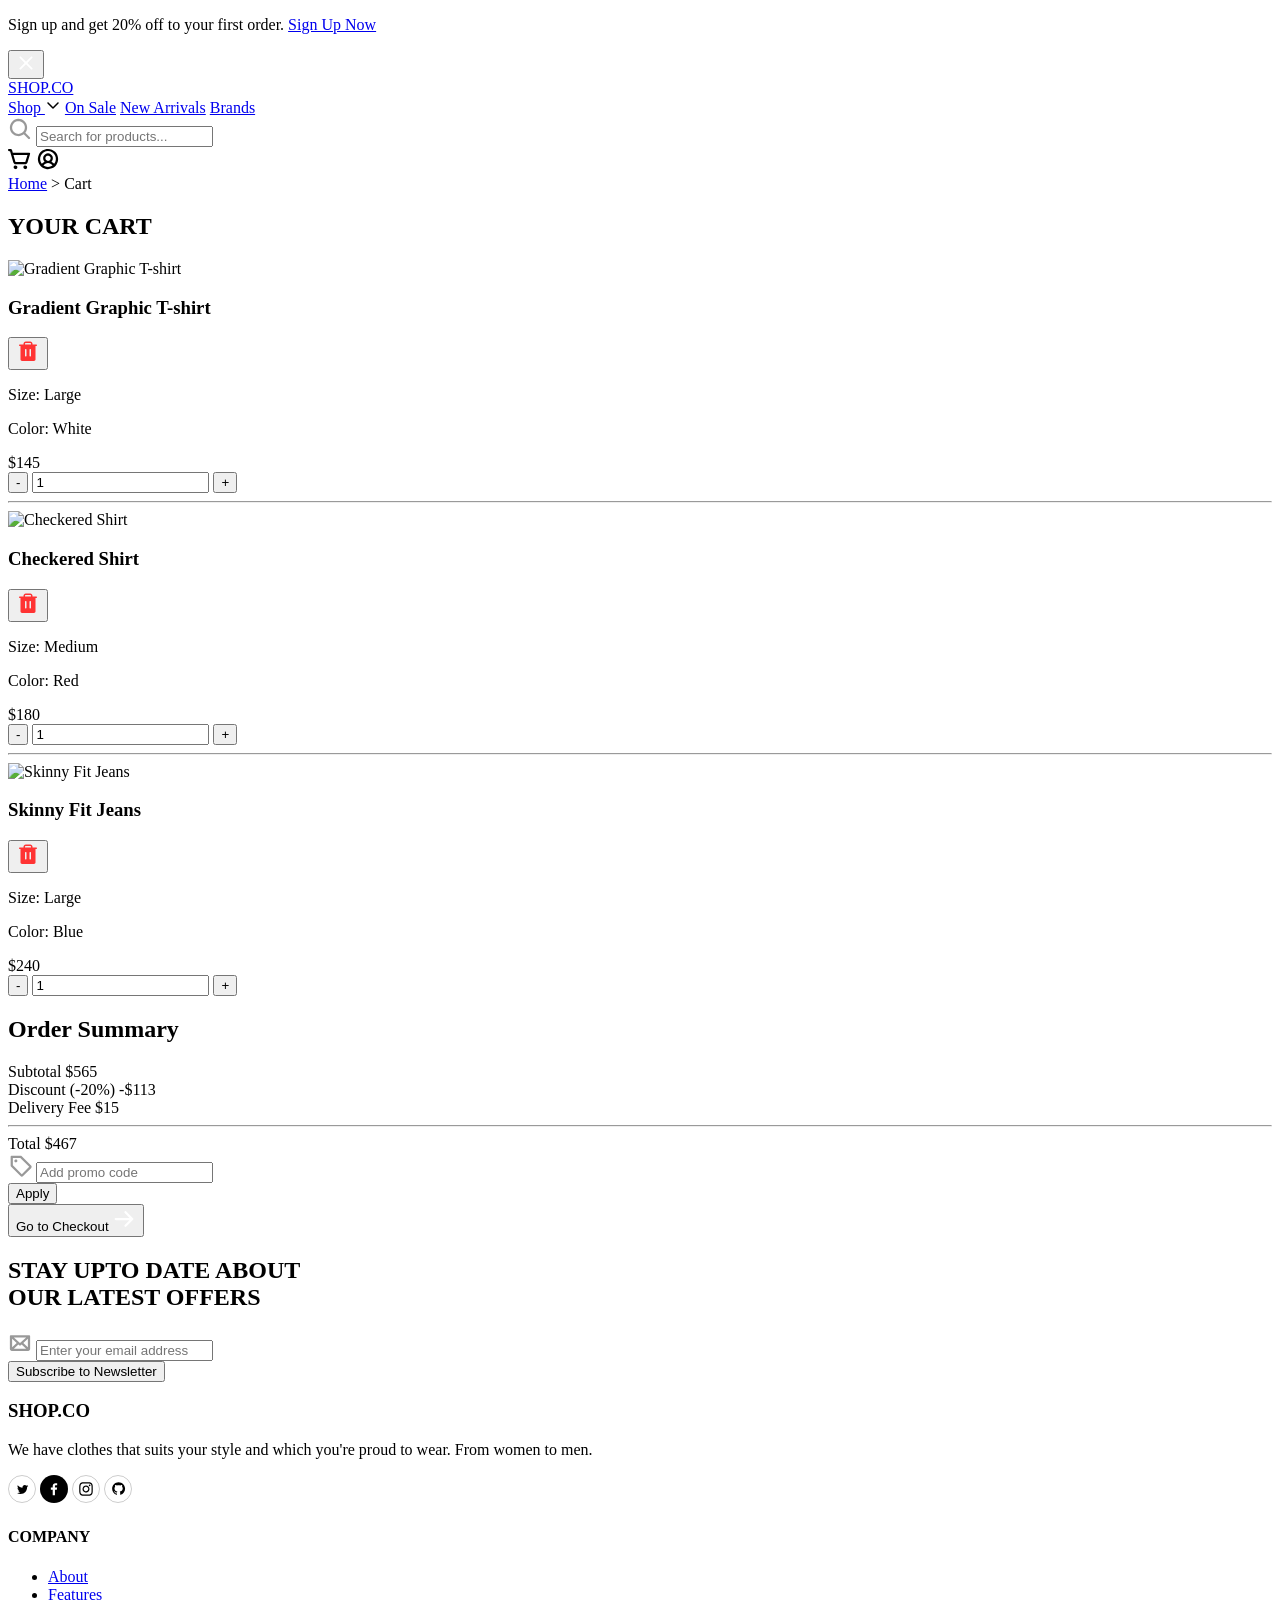
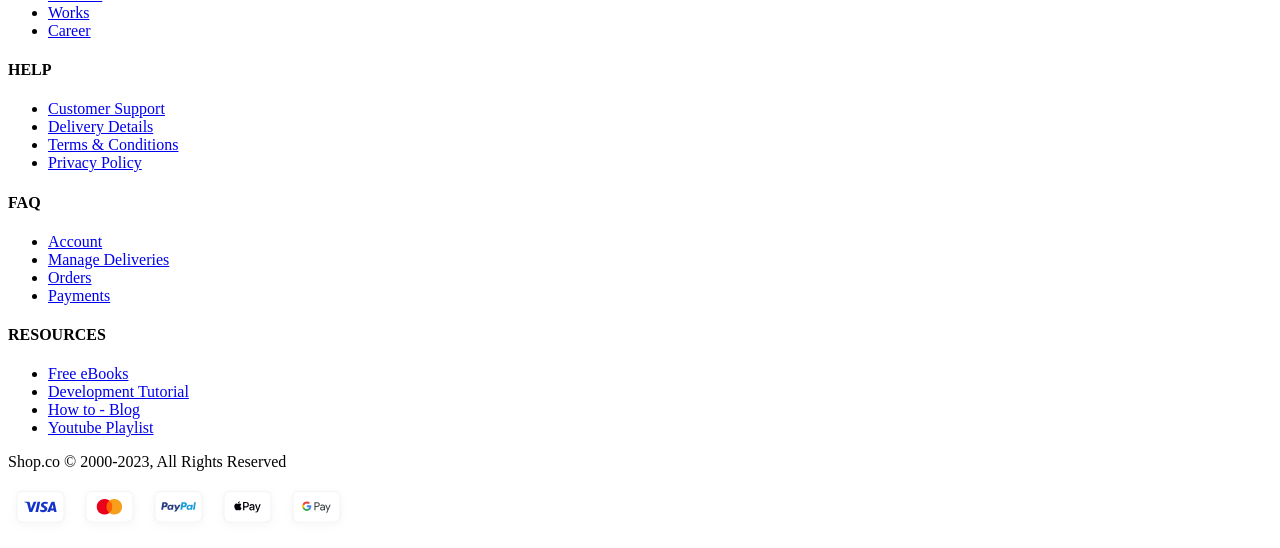
==== cart.html @ 9b8fdc82 "Initial commit: Complete HTML structure for Assignment 06" ====
<!DOCTYPE html>
<html lang="en">
<head>
    <meta charset="UTF-8">
    <meta name="viewport" content="width=device-width, initial-scale=1.0">
    <title>Cart - Shop.co</title>
    <link rel="stylesheet" href="css/main.css">
</head>
<body>
    
    <header class="header">
        <div class="top-banner">
            <div class="top-banner__content">
                <p class="top-banner__text">Sign up and get 20% off to your first order. <a href="#" class="top-banner__link">Sign Up Now</a></p>
            </div>
            <button class="top-banner__close" aria-label="Close banner">
                <img src="images/cross.svg" alt="Close" class="top-banner__icon">
            </button>
        </div>

        <div class="header__navbar">
            <a href="index.html" class="header__logo">SHOP.CO</a>

            <nav class="header__nav">
                <a href="#" class="header__nav-link">Shop <img src="images/dropdown-image.svg" alt="Dropdown" class="header__nav-icon"></a>
                <a href="#" class="header__nav-link">On Sale</a>
                <a href="#" class="header__nav-link">New Arrivals</a>
                <a href="#" class="header__nav-link">Brands</a>
            </nav>

            <div class="search-bar">
                <img src="images/search.svg" alt="Search" class="search-bar__icon">
                <input type="text" class="search-bar__input" placeholder="Search for products...">
            </div>

            <div class="header__actions">
                <a href="cart.html" class="header__action-btn" aria-label="Cart"><img src="images/cart.svg" alt="Cart"></a>
                <a href="profile.html" class="header__action-btn" aria-label="Profile"><img src="images/profile.svg" alt="Profile"></a>
            </div>
        </div>
    </header>

    <main class="main-content">
        <nav class="breadcrumb" aria-label="Breadcrumb">
            <a href="index.html" class="breadcrumb__link">Home</a> &gt; 
            <span class="breadcrumb__current" aria-current="page">Cart</span>
        </nav>

        <section class="cart">
            <div class="cart__container">
                <h1 class="cart__title">YOUR CART</h1>
                
                <div class="cart__layout">
                    <div class="cart__items-wrapper">
                        <div class="cart__items-list" id="cart-items-container">
                            
                            <article class="cart-item" data-id="1">
                                <div class="cart-item__image-container">
                                    <img src="images/tshirt-gradient.png" alt="Gradient Graphic T-shirt" class="cart-item__image">
                                </div>
                                <div class="cart-item__info">
                                    <div class="cart-item__header">
                                        <h3 class="cart-item__title">Gradient Graphic T-shirt</h3>
                                        <button class="cart-item__delete-btn" aria-label="Remove item">
                                            <img src="images/Delete-Dustbin.svg" alt="Delete" class="cart-item__delete-icon">
                                        </button>
                                    </div>
                                    <p class="cart-item__meta">Size: <span class="cart-item__meta-value">Large</span></p>
                                    <p class="cart-item__meta">Color: <span class="cart-item__meta-value">White</span></p>
                                    <div class="cart-item__footer">
                                        <span class="cart-item__price">$145</span>
                                        <div class="quantity quantity--small">
                                            <button class="quantity__btn quantity__btn--minus" aria-label="Decrease quantity">-</button>
                                            <input type="number" class="quantity__input" value="1" min="1" aria-label="Product quantity">
                                            <button class="quantity__btn quantity__btn--plus" aria-label="Increase quantity">+</button>
                                        </div>
                                    </div>
                                </div>
                            </article>

                            <hr class="cart__divider">

                            <article class="cart-item" data-id="2">
                                <div class="cart-item__image-container">
                                    <img src="images/checkered-shirt.png" alt="Checkered Shirt" class="cart-item__image">
                                </div>
                                <div class="cart-item__info">
                                    <div class="cart-item__header">
                                        <h3 class="cart-item__title">Checkered Shirt</h3>
                                        <button class="cart-item__delete-btn" aria-label="Remove item">
                                            <img src="images/Delete-Dustbin.svg" alt="Delete" class="cart-item__delete-icon">
                                        </button>
                                    </div>
                                    <p class="cart-item__meta">Size: <span class="cart-item__meta-value">Medium</span></p>
                                    <p class="cart-item__meta">Color: <span class="cart-item__meta-value">Red</span></p>
                                    <div class="cart-item__footer">
                                        <span class="cart-item__price">$180</span>
                                        <div class="quantity quantity--small">
                                            <button class="quantity__btn quantity__btn--minus" aria-label="Decrease quantity">-</button>
                                            <input type="number" class="quantity__input" value="1" min="1" aria-label="Product quantity">
                                            <button class="quantity__btn quantity__btn--plus" aria-label="Increase quantity">+</button>
                                        </div>
                                    </div>
                                </div>
                            </article>

                            <hr class="cart__divider">

                            <article class="cart-item" data-id="3">
                                <div class="cart-item__image-container">
                                    <img src="images/jeans.png" alt="Skinny Fit Jeans" class="cart-item__image">
                                </div>
                                <div class="cart-item__info">
                                    <div class="cart-item__header">
                                        <h3 class="cart-item__title">Skinny Fit Jeans</h3>
                                        <button class="cart-item__delete-btn" aria-label="Remove item">
                                            <img src="images/Delete-Dustbin.svg" alt="Delete" class="cart-item__delete-icon">
                                        </button>
                                    </div>
                                    <p class="cart-item__meta">Size: <span class="cart-item__meta-value">Large</span></p>
                                    <p class="cart-item__meta">Color: <span class="cart-item__meta-value">Blue</span></p>
                                    <div class="cart-item__footer">
                                        <span class="cart-item__price">$240</span>
                                        <div class="quantity quantity--small">
                                            <button class="quantity__btn quantity__btn--minus" aria-label="Decrease quantity">-</button>
                                            <input type="number" class="quantity__input" value="1" min="1" aria-label="Product quantity">
                                            <button class="quantity__btn quantity__btn--plus" aria-label="Increase quantity">+</button>
                                        </div>
                                    </div>
                                </div>
                            </article>

                        </div>

                        <div class="cart__empty-state" id="cart-empty-state" style="display: none;">
                            <p>Your cart is currently empty.</p>
                            <a href="index.html" class="cart__continue-btn">Continue Shopping</a>
                        </div>
                    </div>

                    <aside class="order-summary">
                        <h2 class="order-summary__title">Order Summary</h2>
                        
                        <div class="order-summary__row">
                            <span class="order-summary__label">Subtotal</span>
                            <span class="order-summary__value" id="summary-subtotal">$565</span>
                        </div>
                        
                        <div class="order-summary__row">
                            <span class="order-summary__label">Discount <span id="summary-discount-percent">(-20%)</span></span>
                            <span class="order-summary__value order-summary__value--danger" id="summary-discount">-$113</span>
                        </div>
                        
                        <div class="order-summary__row">
                            <span class="order-summary__label">Delivery Fee</span>
                            <span class="order-summary__value" id="summary-delivery">$15</span>
                        </div>
                        
                        <hr class="order-summary__divider">
                        
                        <div class="order-summary__row order-summary__row--total">
                            <span class="order-summary__label">Total</span>
                            <span class="order-summary__value" id="summary-total">$467</span>
                        </div>

                        <div class="promo-code">
                            <div class="promo-code__input-wrapper">
                                <img src="images/Promo.svg" alt="Promo Tag" class="promo-code__icon">
                                <input type="text" class="promo-code__input" id="promo-input" placeholder="Add promo code">
                            </div>
                            <button class="promo-code__btn" id="apply-promo-btn">Apply</button>
                        </div>
                        
                        <div class="promo-code__message" id="promo-message"></div>

                        <button class="checkout-btn" id="checkout-btn">
                            Go to Checkout <img src="images/arrow-right.svg" alt="Checkout" class="checkout-btn__icon">
                        </button>
                    </aside>
                </div>
            </div>
        </section>

    </main>

    <footer class="footer">
        <div class="newsletter">
            <div class="newsletter__content">
                <h2 class="newsletter__title">STAY UPTO DATE ABOUT<br>OUR LATEST OFFERS</h2>
                <form class="newsletter__form">
                    <div class="newsletter__input-group">
                        <img src="images/email-icon.svg" alt="Email Icon" class="newsletter__icon">
                        <input type="email" class="newsletter__input" placeholder="Enter your email address" required>
                    </div>
                    <button type="submit" class="newsletter__btn">Subscribe to Newsletter</button>
                </form>
            </div>
        </div>
        
        <div class="footer__main">
            <div class="footer__col footer__col--brand">
                <h3 class="footer__logo">SHOP.CO</h3>
                <p class="footer__desc">We have clothes that suits your style and which you're proud to wear. From women to men.</p>
                <div class="social-links">
                    <a href="#" class="social-links__item"><img src="images/twitter.svg" alt="Twitter"></a>
                    <a href="#" class="social-links__item"><img src="images/facebook.svg" alt="Facebook"></a>
                    <a href="#" class="social-links__item"><img src="images/instagram.svg" alt="Instagram"></a>
                    <a href="#" class="social-links__item"><img src="images/github.svg" alt="Github"></a>
                </div>
            </div>

            <div class="footer__col">
                <h4 class="footer__heading">COMPANY</h4>
                <ul class="footer__list">
                    <li class="footer__list-item"><a href="#" class="footer__link">About</a></li>
                    <li class="footer__list-item"><a href="#" class="footer__link">Features</a></li>
                    <li class="footer__list-item"><a href="#" class="footer__link">Works</a></li>
                    <li class="footer__list-item"><a href="#" class="footer__link">Career</a></li>
                </ul>
            </div>

            <div class="footer__col">
                <h4 class="footer__heading">HELP</h4>
                <ul class="footer__list">
                    <li class="footer__list-item"><a href="#" class="footer__link">Customer Support</a></li>
                    <li class="footer__list-item"><a href="#" class="footer__link">Delivery Details</a></li>
                    <li class="footer__list-item"><a href="#" class="footer__link">Terms & Conditions</a></li>
                    <li class="footer__list-item"><a href="#" class="footer__link">Privacy Policy</a></li>
                </ul>
            </div>

            <div class="footer__col">
                <h4 class="footer__heading">FAQ</h4>
                <ul class="footer__list">
                    <li class="footer__list-item"><a href="#" class="footer__link">Account</a></li>
                    <li class="footer__list-item"><a href="#" class="footer__link">Manage Deliveries</a></li>
                    <li class="footer__list-item"><a href="#" class="footer__link">Orders</a></li>
                    <li class="footer__list-item"><a href="#" class="footer__link">Payments</a></li>
                </ul>
            </div>

            <div class="footer__col">
                <h4 class="footer__heading">RESOURCES</h4>
                <ul class="footer__list">
                    <li class="footer__list-item"><a href="#" class="footer__link">Free eBooks</a></li>
                    <li class="footer__list-item"><a href="#" class="footer__link">Development Tutorial</a></li>
                    <li class="footer__list-item"><a href="#" class="footer__link">How to - Blog</a></li>
                    <li class="footer__list-item"><a href="#" class="footer__link">Youtube Playlist</a></li>
                </ul>
            </div>
        </div>
        
        <div class="footer__bottom">
            <p class="footer__copyright">Shop.co © 2000-2023, All Rights Reserved</p>
            <div class="payment-methods">
                <img src="images/Visa.svg" alt="Visa" class="payment-methods__icon">
                <img src="images/mastercard.svg" alt="Mastercard" class="payment-methods__icon">
                <img src="images/PayPal.svg" alt="Paypal" class="payment-methods__icon">
                <img src="images/ApplePay.svg" alt="Apple Pay" class="payment-methods__icon">
                <img src="images/GPay.svg" alt="Google Pay" class="payment-methods__icon">
            </div>
        </div>
    </footer>

    <script src="js/auth.js"></script>
    <script src="js/cart.js"></script>
    <script src="js/main.js"></script>
</body>
</html>
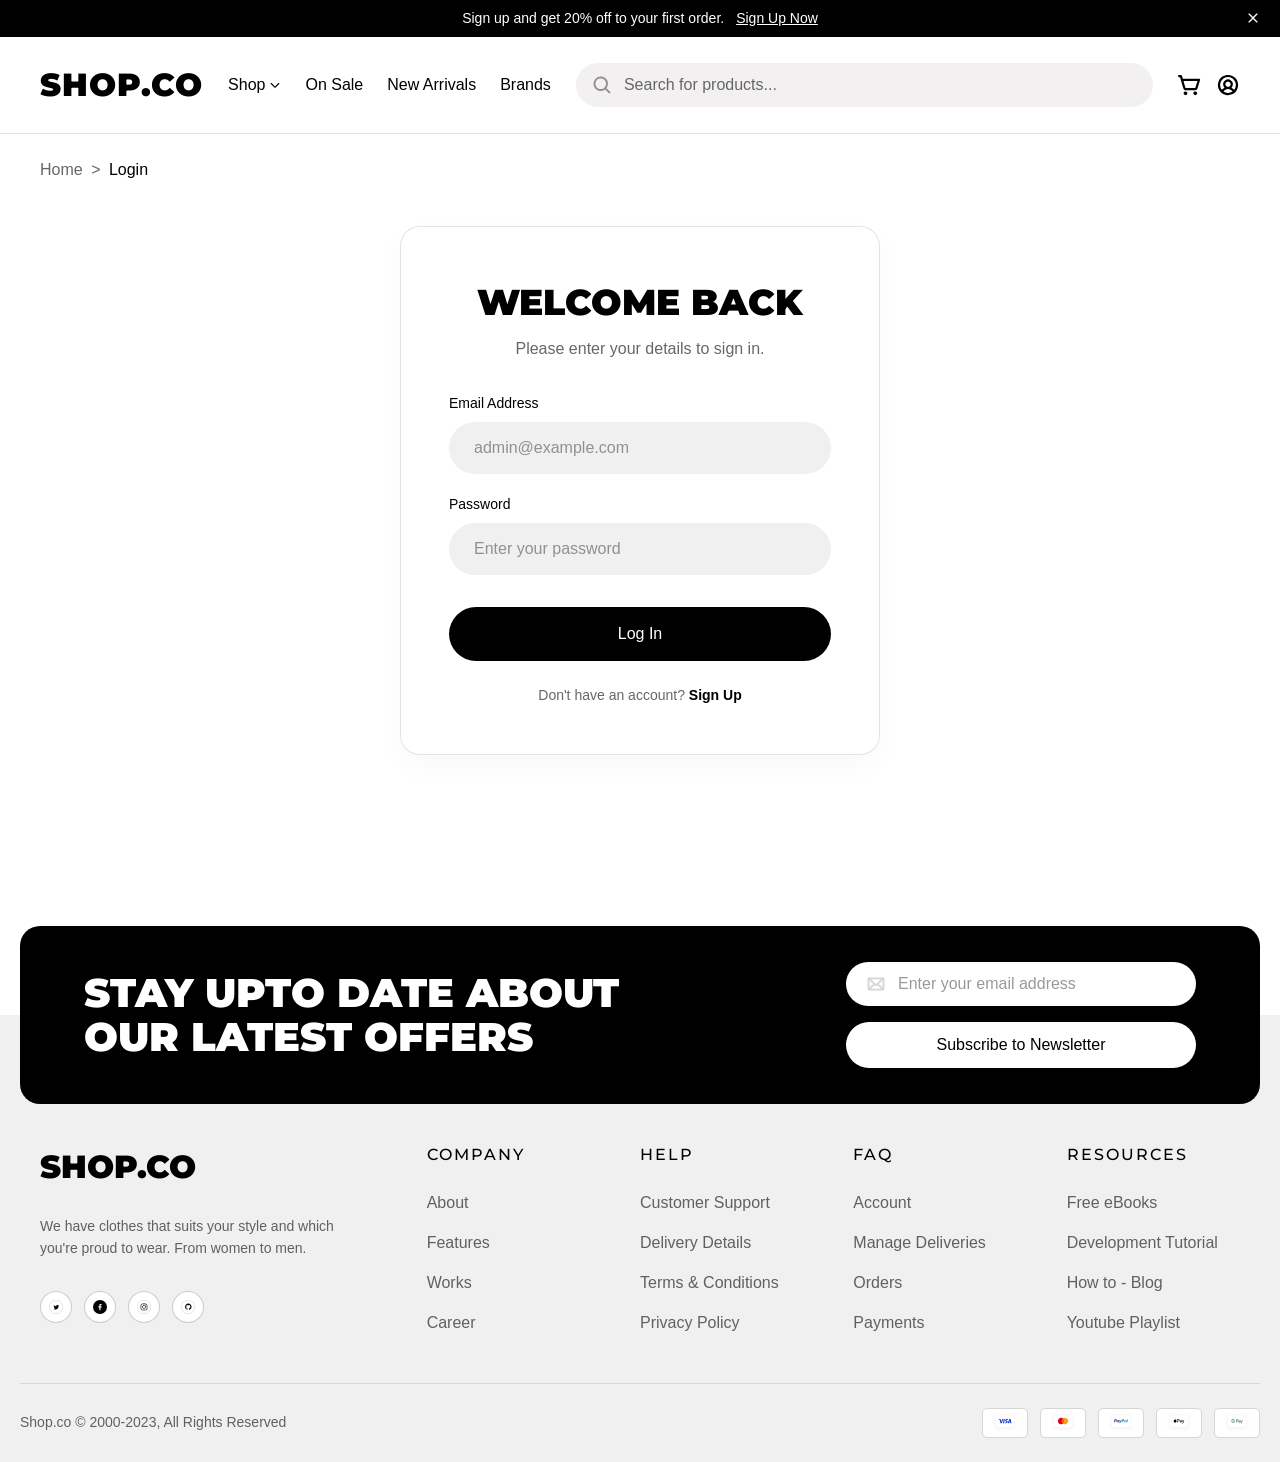
==== commit a0278656: "scss and responsive scss" ====
--- a/cart.html
+++ b/cart.html
@@ -9,36 +9,43 @@
 <body>
     
     <header class="header">
-        <div class="top-banner">
-            <div class="top-banner__content">
-                <p class="top-banner__text">Sign up and get 20% off to your first order. <a href="#" class="top-banner__link">Sign Up Now</a></p>
-            </div>
-            <button class="top-banner__close" aria-label="Close banner">
-                <img src="images/cross.svg" alt="Close" class="top-banner__icon">
+    <div class="top-banner">
+        <div class="top-banner__content">
+            <p class="top-banner__text">Sign up and get 20% off to your first order. <a href="#" class="top-banner__link">Sign Up Now</a></p>
+        </div>
+        <button class="top-banner__close" aria-label="Close banner">
+            <img src="images/cross.svg" alt="Close" class="top-banner__icon">
+        </button>
+    </div>
+
+    <div class="header__navbar">
+        <button class="header__hamburger" id="hamburger-btn" aria-label="Open navigation menu">
+            <img src="images/Hamurger.svg" alt="Menu">
+        </button>
+
+        <a href="index.html" class="header__logo">SHOP.CO</a>
+
+        <nav class="header__nav" id="header-nav">
+            <a href="#" class="header__nav-link">Shop <img src="images/dropdown-image.svg" alt="Dropdown" class="header__nav-icon"></a>
+            <a href="#" class="header__nav-link">On Sale</a>
+            <a href="#" class="header__nav-link">New Arrivals</a>
+            <a href="#" class="header__nav-link">Brands</a>
+        </nav>
+
+        <div class="search-bar">
+            <img src="images/search.svg" alt="Search" class="search-bar__icon">
+            <input type="text" class="search-bar__input" placeholder="Search for products...">
+        </div>
+
+        <div class="header__actions">
+            <button class="header__action-btn header__action-btn--search-mobile" aria-label="Search">
+                <img src="images/search.svg" alt="Search">
             </button>
-        </div>
-
-        <div class="header__navbar">
-            <a href="index.html" class="header__logo">SHOP.CO</a>
-
-            <nav class="header__nav">
-                <a href="#" class="header__nav-link">Shop <img src="images/dropdown-image.svg" alt="Dropdown" class="header__nav-icon"></a>
-                <a href="#" class="header__nav-link">On Sale</a>
-                <a href="#" class="header__nav-link">New Arrivals</a>
-                <a href="#" class="header__nav-link">Brands</a>
-            </nav>
-
-            <div class="search-bar">
-                <img src="images/search.svg" alt="Search" class="search-bar__icon">
-                <input type="text" class="search-bar__input" placeholder="Search for products...">
-            </div>
-
-            <div class="header__actions">
-                <a href="cart.html" class="header__action-btn" aria-label="Cart"><img src="images/cart.svg" alt="Cart"></a>
-                <a href="profile.html" class="header__action-btn" aria-label="Profile"><img src="images/profile.svg" alt="Profile"></a>
-            </div>
-        </div>
-    </header>
+            <a href="cart.html" class="header__action-btn" aria-label="Cart"><img src="images/cart.svg" alt="Cart"></a>
+            <a href="login.html" class="header__action-btn" aria-label="Profile"><img src="images/profile.svg" alt="Profile"></a>
+        </div>
+    </div>
+</header>
 
     <main class="main-content">
         <nav class="breadcrumb" aria-label="Breadcrumb">
@@ -185,18 +192,16 @@
 
     <footer class="footer">
         <div class="newsletter">
-            <div class="newsletter__content">
-                <h2 class="newsletter__title">STAY UPTO DATE ABOUT<br>OUR LATEST OFFERS</h2>
-                <form class="newsletter__form">
-                    <div class="newsletter__input-group">
-                        <img src="images/email-icon.svg" alt="Email Icon" class="newsletter__icon">
-                        <input type="email" class="newsletter__input" placeholder="Enter your email address" required>
-                    </div>
-                    <button type="submit" class="newsletter__btn">Subscribe to Newsletter</button>
-                </form>
-            </div>
-        </div>
-        
+            <h2 class="newsletter__title">STAY UPTO DATE ABOUT OUR LATEST OFFERS</h2>
+            <div class="newsletter__form">
+                <div class="newsletter__input-group">
+                    <img src="images/email-icon.svg" alt="Email Icon" class="newsletter__icon">
+                    <input type="email" class="newsletter__input" placeholder="Enter your email address">
+                </div>
+                <button class="newsletter__btn">Subscribe to Newsletter</button>
+            </div>
+        </div>
+
         <div class="footer__main">
             <div class="footer__col footer__col--brand">
                 <h3 class="footer__logo">SHOP.CO</h3>
@@ -212,44 +217,44 @@
             <div class="footer__col">
                 <h4 class="footer__heading">COMPANY</h4>
                 <ul class="footer__list">
-                    <li class="footer__list-item"><a href="#" class="footer__link">About</a></li>
-                    <li class="footer__list-item"><a href="#" class="footer__link">Features</a></li>
-                    <li class="footer__list-item"><a href="#" class="footer__link">Works</a></li>
-                    <li class="footer__list-item"><a href="#" class="footer__link">Career</a></li>
+                    <li><a href="#" class="footer__link">About</a></li>
+                    <li><a href="#" class="footer__link">Features</a></li>
+                    <li><a href="#" class="footer__link">Works</a></li>
+                    <li><a href="#" class="footer__link">Career</a></li>
                 </ul>
             </div>
 
             <div class="footer__col">
                 <h4 class="footer__heading">HELP</h4>
                 <ul class="footer__list">
-                    <li class="footer__list-item"><a href="#" class="footer__link">Customer Support</a></li>
-                    <li class="footer__list-item"><a href="#" class="footer__link">Delivery Details</a></li>
-                    <li class="footer__list-item"><a href="#" class="footer__link">Terms & Conditions</a></li>
-                    <li class="footer__list-item"><a href="#" class="footer__link">Privacy Policy</a></li>
+                    <li><a href="#" class="footer__link">Customer Support</a></li>
+                    <li><a href="#" class="footer__link">Delivery Details</a></li>
+                    <li><a href="#" class="footer__link">Terms & Conditions</a></li>
+                    <li><a href="#" class="footer__link">Privacy Policy</a></li>
                 </ul>
             </div>
 
             <div class="footer__col">
                 <h4 class="footer__heading">FAQ</h4>
                 <ul class="footer__list">
-                    <li class="footer__list-item"><a href="#" class="footer__link">Account</a></li>
-                    <li class="footer__list-item"><a href="#" class="footer__link">Manage Deliveries</a></li>
-                    <li class="footer__list-item"><a href="#" class="footer__link">Orders</a></li>
-                    <li class="footer__list-item"><a href="#" class="footer__link">Payments</a></li>
+                    <li><a href="#" class="footer__link">Account</a></li>
+                    <li><a href="#" class="footer__link">Manage Deliveries</a></li>
+                    <li><a href="#" class="footer__link">Orders</a></li>
+                    <li><a href="#" class="footer__link">Payments</a></li>
                 </ul>
             </div>
 
             <div class="footer__col">
                 <h4 class="footer__heading">RESOURCES</h4>
                 <ul class="footer__list">
-                    <li class="footer__list-item"><a href="#" class="footer__link">Free eBooks</a></li>
-                    <li class="footer__list-item"><a href="#" class="footer__link">Development Tutorial</a></li>
-                    <li class="footer__list-item"><a href="#" class="footer__link">How to - Blog</a></li>
-                    <li class="footer__list-item"><a href="#" class="footer__link">Youtube Playlist</a></li>
-                </ul>
-            </div>
-        </div>
-        
+                    <li><a href="#" class="footer__link">Free eBooks</a></li>
+                    <li><a href="#" class="footer__link">Development Tutorial</a></li>
+                    <li><a href="#" class="footer__link">How to - Blog</a></li>
+                    <li><a href="#" class="footer__link">Youtube Playlist</a></li>
+                </ul>
+            </div>
+        </div>
+
         <div class="footer__bottom">
             <p class="footer__copyright">Shop.co © 2000-2023, All Rights Reserved</p>
             <div class="payment-methods">
--- a/css/main.css
+++ b/css/main.css
@@ -0,0 +1,2493 @@
+@charset "UTF-8";
+@import url("https://api.fontshare.com/v2/css?f[]=satoshi@900,700,500,400,300&display=swap");
+@import url("https://fonts.googleapis.com/css2?family=Montserrat:wght@700;900&display=swap");
+*,
+*::before,
+*::after {
+  margin: 0;
+  padding: 0;
+  box-sizing: border-box;
+}
+
+html {
+  scroll-behavior: smooth;
+}
+
+ul, ol {
+  list-style: none;
+}
+
+a {
+  text-decoration: none;
+  color: inherit;
+}
+
+body {
+  font-family: "Satoshi", sans-serif;
+  font-weight: 400;
+}
+
+h1, h2, h3, h4, h5, h6, .header__logo {
+  font-family: "Montserrat", sans-serif;
+  text-transform: uppercase;
+  font-weight: 900;
+}
+
+body {
+  font-family: "Satoshi", sans-serif;
+  color: #000000;
+  background-color: #ffffff;
+  line-height: 1.5;
+  -webkit-font-smoothing: antialiased;
+}
+
+img {
+  max-width: 100%;
+  display: block;
+  height: auto;
+}
+
+button, input, select, textarea {
+  font-family: inherit;
+  border: none;
+  outline: none;
+}
+
+button {
+  cursor: pointer;
+  background: transparent;
+}
+
+.cart__container,
+.header__navbar,
+.footer__main,
+.footer__bottom {
+  max-width: 77.5rem;
+  margin: 0 auto;
+  padding-left: 1.25rem;
+  padding-right: 1.25rem;
+}
+
+.header {
+  width: 100%;
+  background-color: #ffffff;
+  border-bottom: 1px solid #e0e0e0;
+  position: relative;
+  top: 0;
+  z-index: 1000;
+}
+
+.top-banner {
+  background-color: #000000;
+  color: #ffffff;
+  padding: 0.625rem 1rem;
+  position: relative;
+  display: flex;
+  justify-content: center;
+  align-items: center;
+}
+.top-banner__content {
+  text-align: center;
+  font-size: 0.875rem;
+  color: #FFFFFF;
+}
+.top-banner__content a,
+.top-banner__content a.top-banner__link {
+  color: #FFFFFF !important;
+  text-decoration: underline !important;
+  text-decoration-line: underline !important;
+  text-decoration-color: #FFFFFF !important;
+  -webkit-text-decoration: underline !important;
+  font-weight: 500;
+  margin-left: 0.25rem;
+}
+.top-banner__content a:hover,
+.top-banner__content a.top-banner__link:hover {
+  opacity: 0.8;
+}
+.top-banner__link {
+  color: #FFFFFF !important;
+  text-decoration: underline !important;
+  text-decoration-line: underline !important;
+  text-decoration-color: #FFFFFF !important;
+  -webkit-text-decoration: underline !important;
+  font-weight: 500;
+  margin-left: 0.25rem;
+}
+.top-banner__link:hover {
+  opacity: 0.8;
+}
+.top-banner__close {
+  position: absolute;
+  right: 1.25rem;
+  background: transparent;
+  cursor: pointer;
+  border: none;
+  display: flex;
+  align-items: center;
+  justify-content: center;
+}
+.top-banner__icon {
+  width: 0.875rem;
+  height: 0.875rem;
+}
+
+.header__navbar {
+  max-width: 77.5rem;
+  margin: 0 auto;
+  padding: 0 1.25rem;
+  display: flex;
+  align-items: center;
+  justify-content: space-between;
+  height: 6rem;
+  gap: 1.25rem;
+}
+
+.header__hamburger {
+  display: none;
+  background: transparent;
+  border: none;
+  cursor: pointer;
+  padding: 0;
+  width: 1.5rem;
+  height: 1.5rem;
+}
+.header__hamburger img {
+  width: 100%;
+  height: 100%;
+  display: block;
+}
+
+.header__logo {
+  font-size: 2rem;
+  font-weight: 900;
+  letter-spacing: 0.0625rem;
+  color: #000000;
+  text-decoration: none;
+  white-space: nowrap;
+}
+
+.header__nav {
+  display: flex;
+  gap: 1.5rem;
+  align-items: center;
+}
+
+.header__nav-link {
+  font-size: 1rem;
+  color: #000000;
+  display: flex;
+  align-items: center;
+  gap: 0.25rem;
+  text-decoration: none;
+}
+.header__nav-link:hover {
+  opacity: 0.7;
+}
+
+.header__nav-icon {
+  width: 0.75rem;
+  height: 0.75rem;
+}
+
+.search-bar {
+  flex: 0 1 36.0625rem;
+  background-color: #f2f0f1;
+  border-radius: 62px;
+  display: flex;
+  align-items: center;
+  padding: 0.75rem 1rem;
+  gap: 0.75rem;
+}
+.search-bar__icon {
+  width: 1.25rem;
+  height: 1.25rem;
+}
+.search-bar__input {
+  width: 100%;
+  background: transparent;
+  border: none;
+  outline: none;
+  font-size: 1rem;
+  color: #000000;
+}
+.search-bar__input::-moz-placeholder {
+  color: #666666;
+}
+.search-bar__input::placeholder {
+  color: #666666;
+}
+
+.header__actions {
+  display: flex;
+  gap: 0.875rem;
+  align-items: center;
+}
+
+.header__action-btn {
+  width: 1.5rem;
+  height: 1.5rem;
+  display: flex;
+  align-items: center;
+  justify-content: center;
+  text-decoration: none;
+}
+.header__action-btn img {
+  width: 100%;
+  height: 100%;
+  display: block;
+}
+.header__action-btn--search-mobile {
+  display: none;
+}
+
+@media (max-width: 1024px) {
+  .header__navbar {
+    height: 5rem;
+    gap: 1rem;
+  }
+  .search-bar {
+    flex: 0 1 18.75rem;
+  }
+  .header__nav {
+    gap: 1rem;
+  }
+}
+@media (max-width: 768px) {
+  .top-banner {
+    padding: 0.5rem 1rem;
+    font-size: 0.75rem;
+  }
+  .top-banner__content {
+    font-size: 0.75rem;
+  }
+  .top-banner__content a,
+  .top-banner__content a.top-banner__link {
+    color: #FFFFFF !important;
+    text-decoration: underline !important;
+    text-decoration-line: underline !important;
+    text-decoration-color: #FFFFFF !important;
+    -webkit-text-decoration: underline !important;
+  }
+  .top-banner__link {
+    color: #FFFFFF !important;
+    text-decoration: underline !important;
+    text-decoration-line: underline !important;
+    text-decoration-color: #FFFFFF !important;
+    -webkit-text-decoration: underline !important;
+  }
+  .top-banner__close {
+    display: none;
+  }
+  .header__navbar {
+    height: 4.375rem;
+    padding: 0 1rem;
+  }
+  .header__hamburger {
+    display: flex;
+  }
+  .header__logo {
+    font-size: 1.5rem;
+  }
+  .search-bar {
+    display: none;
+  }
+  .header__action-btn--search-mobile {
+    display: flex;
+  }
+  .header__actions {
+    gap: 0.75rem;
+  }
+  .header__nav {
+    display: none;
+    position: absolute;
+    top: 100%;
+    left: 0;
+    width: 100%;
+    background-color: #ffffff;
+    flex-direction: column;
+    align-items: flex-start;
+    padding: 1.5rem 1.25rem;
+    gap: 1.25rem;
+    box-shadow: 0 0.625rem 1.25rem rgba(0, 0, 0, 0.08);
+    border-top: 1px solid #e0e0e0;
+    box-sizing: border-box;
+  }
+  .header__nav.is-active {
+    display: flex;
+  }
+  .header__nav-link {
+    font-size: 1.125rem;
+    font-weight: 500;
+    width: 100%;
+  }
+}
+.footer {
+  background-color: #F0F0F0;
+  margin-top: 8.75rem;
+  padding: 0 1.25rem;
+  position: relative;
+}
+.footer .newsletter, .footer__main, .footer__bottom {
+  max-width: 77.5rem;
+  margin-left: auto;
+  margin-right: auto;
+}
+.footer .newsletter {
+  background-color: #000000;
+  border-radius: 1.25rem;
+  padding: 2.25rem 4rem;
+  display: flex;
+  justify-content: space-between;
+  align-items: center;
+  transform: translateY(-50%);
+  margin-bottom: -4.375rem;
+}
+.footer .newsletter__title {
+  color: #FFFFFF;
+  font-size: 2.5rem;
+  font-weight: 900;
+  text-transform: uppercase;
+  max-width: 34.375rem;
+  line-height: 1.1;
+  margin: 0;
+}
+.footer .newsletter__form {
+  display: flex;
+  flex-direction: column;
+  gap: 1rem;
+  width: 100%;
+  max-width: 21.875rem;
+}
+.footer .newsletter__input-group {
+  background-color: #FFFFFF;
+  border-radius: 3.875rem;
+  display: flex;
+  align-items: center;
+  padding: 0.75rem 1.25rem;
+  gap: 0.75rem;
+}
+.footer .newsletter__icon {
+  width: 1.25rem;
+  height: 1.25rem;
+  opacity: 0.4;
+}
+.footer .newsletter__input {
+  border: none;
+  outline: none;
+  background: transparent;
+  width: 100%;
+  font-size: 1rem;
+}
+.footer .newsletter__input::-moz-placeholder {
+  color: rgba(0, 0, 0, 0.4);
+}
+.footer .newsletter__input::placeholder {
+  color: rgba(0, 0, 0, 0.4);
+}
+.footer .newsletter__btn {
+  background-color: #FFFFFF;
+  color: #000000;
+  border: none;
+  border-radius: 3.875rem;
+  padding: 0.875rem 1.25rem;
+  font-size: 1rem;
+  font-weight: 500;
+  cursor: pointer;
+  transition: background-color 0.2s;
+}
+.footer .newsletter__btn:hover {
+  background-color: #E0E0E0;
+}
+.footer__main {
+  display: grid;
+  grid-template-columns: 2fr 1fr 1fr 1fr 1fr;
+  gap: 2.5rem;
+  padding-top: 1.25rem;
+  padding-bottom: 3rem;
+}
+.footer__col {
+  display: flex;
+  flex-direction: column;
+}
+.footer__col--brand {
+  padding-right: 2.5rem;
+}
+.footer__logo {
+  font-size: 2rem;
+  font-weight: 900;
+  margin-bottom: 1.5rem;
+  color: #000000;
+}
+.footer__desc {
+  font-size: 0.875rem;
+  color: rgba(0, 0, 0, 0.6);
+  line-height: 1.375rem;
+  margin-bottom: 2rem;
+}
+.footer .social-links {
+  display: flex;
+  gap: 0.75rem;
+}
+.footer .social-links__item {
+  width: 2rem;
+  height: 2rem;
+  background-color: #FFFFFF;
+  border: 1px solid rgba(0, 0, 0, 0.2);
+  border-radius: 50%;
+  display: flex;
+  justify-content: center;
+  align-items: center;
+  transition: all 0.2s;
+}
+.footer .social-links__item img {
+  width: 0.875rem;
+  height: 0.875rem;
+}
+.footer .social-links__item:hover {
+  background-color: #000000;
+}
+.footer .social-links__item:hover img {
+  filter: invert(1);
+}
+.footer__heading {
+  font-size: 1rem;
+  font-weight: 500;
+  letter-spacing: 0.125rem;
+  text-transform: uppercase;
+  margin-bottom: 1.5rem;
+  color: #000000;
+}
+.footer__list {
+  list-style: none;
+  padding: 0;
+  margin: 0;
+  display: flex;
+  flex-direction: column;
+  gap: 1rem;
+}
+.footer__list li a {
+  text-decoration: none;
+  color: rgba(0, 0, 0, 0.6);
+  font-size: 1rem;
+  transition: color 0.2s;
+}
+.footer__list li a:hover {
+  color: #000000;
+}
+.footer__bottom {
+  border-top: 1px solid rgba(0, 0, 0, 0.1);
+  padding: 1.5rem 0;
+  display: flex;
+  justify-content: space-between;
+  align-items: center;
+}
+.footer__copyright {
+  font-size: 0.875rem;
+  color: rgba(0, 0, 0, 0.6);
+  margin: 0;
+}
+.footer .payment-methods {
+  display: flex;
+  gap: 0.75rem;
+}
+.footer .payment-methods__icon {
+  width: 2.875rem;
+  height: 1.875rem;
+  background-color: #FFFFFF;
+  border: 1px solid #D6D6D6;
+  border-radius: 0.3125rem;
+  padding: 0.25rem 0.375rem;
+  box-sizing: border-box;
+  -o-object-fit: contain;
+     object-fit: contain;
+}
+
+@media (max-width: 1024px) {
+  .footer {
+    padding: 0 1.25rem;
+  }
+}
+@media (max-width: 768px) {
+  .footer {
+    margin-top: 5rem;
+  }
+  .footer .newsletter {
+    flex-direction: column;
+    padding: 2rem 1.5rem;
+    gap: 1.5rem;
+    text-align: left;
+    border-radius: 1.25rem;
+    transform: translateY(-50%);
+    margin-bottom: -7.5rem;
+  }
+  .footer .newsletter__title {
+    font-size: 2rem;
+    line-height: 1.1;
+    margin: 0;
+    max-width: 100%;
+  }
+  .footer .newsletter__form {
+    width: 100%;
+    flex-direction: column;
+    gap: 0.75rem;
+    max-width: 100%;
+  }
+  .footer .newsletter__input-group, .footer .newsletter__btn {
+    width: 100%;
+  }
+  .footer .newsletter__btn {
+    padding: 0.875rem;
+  }
+  .footer__main {
+    display: grid;
+    grid-template-columns: 1fr 1fr;
+    gap: 2rem 1.5rem;
+    padding-top: 0.625rem;
+  }
+  .footer__col {
+    width: 100%;
+  }
+  .footer__col--brand {
+    grid-column: span 2;
+    text-align: left;
+    padding-right: 0;
+  }
+  .footer__col--brand .footer__desc {
+    font-size: 0.875rem;
+    margin-bottom: 1.25rem;
+  }
+  .footer__list {
+    display: flex;
+    flex-direction: column;
+    gap: 1rem;
+  }
+  .footer__list li {
+    margin-bottom: 0;
+  }
+  .footer__bottom {
+    flex-direction: column;
+    gap: 1rem;
+    text-align: center;
+    padding-top: 1.5rem;
+    margin-top: 2rem;
+  }
+}
+.btn-primary {
+  background-color: #000000;
+  color: #ffffff;
+  font-size: 1rem;
+  font-weight: 500;
+  padding: 1rem 3.375rem;
+  border-radius: 62px;
+  transition: opacity 0.2s;
+}
+.btn-primary:hover {
+  opacity: 0.9;
+}
+
+.quantity {
+  display: flex;
+  align-items: center;
+  background-color: #f2f0f1;
+  border-radius: 62px;
+  padding: 0.75rem 1.25rem;
+  gap: 1.25rem;
+  width: -moz-max-content;
+  width: max-content;
+}
+.quantity--small {
+  padding: 0.5rem 1rem;
+  gap: 1rem;
+}
+.quantity__btn {
+  font-size: 1.125rem;
+  color: #000000;
+  font-weight: 600;
+}
+.quantity__btn:hover {
+  opacity: 0.6;
+}
+.quantity__input {
+  width: 1.5rem;
+  text-align: center;
+  background: transparent;
+  font-size: 1rem;
+  font-weight: 500;
+}
+
+.product-card {
+  display: flex;
+  flex-direction: column;
+  gap: 1rem;
+  width: 100%;
+}
+.product-card__image-container {
+  width: 100%;
+  height: 18.625rem;
+  background-color: #f2f0f1;
+  border-radius: 20px;
+  overflow: hidden;
+  position: relative;
+}
+.product-card__image {
+  width: 100%;
+  height: 100%;
+  -o-object-fit: cover;
+     object-fit: cover;
+}
+.product-card__content {
+  display: flex;
+  flex-direction: column;
+  gap: 0.5rem;
+}
+.product-card__title {
+  font-size: 1.125rem;
+  font-weight: 700;
+  color: #000000;
+  white-space: nowrap;
+  overflow: hidden;
+  text-overflow: ellipsis;
+}
+.product-card__rating {
+  display: flex;
+  align-items: center;
+  gap: 0.375rem;
+}
+.product-card__stars {
+  display: flex;
+  gap: 0.25rem;
+}
+.product-card__stars img {
+  width: 1rem;
+  height: 1rem;
+}
+.product-card__score {
+  font-size: 0.875rem;
+  color: #666666;
+}
+.product-card__pricing {
+  display: flex;
+  align-items: center;
+  gap: 0.625rem;
+}
+.product-card__price {
+  font-size: 1.5rem;
+  font-weight: 700;
+  color: #000000;
+}
+.product-card__price-old {
+  font-size: 1.5rem;
+  font-weight: 700;
+  color: #666666;
+  text-decoration: line-through;
+}
+.product-card__badge {
+  background-color: rgba(255, 51, 51, 0.1019607843);
+  color: #ff3333;
+  font-size: 0.75rem;
+  font-weight: 500;
+  padding: 0.375rem 0.875rem;
+  border-radius: 62px;
+}
+
+.cart-item {
+  display: flex;
+  gap: 1rem;
+  padding: 1rem 0;
+}
+.cart-item__image-container {
+  width: 7.75rem;
+  height: 7.75rem;
+  background-color: #f2f0f1;
+  border-radius: 16px;
+  overflow: hidden;
+  flex-shrink: 0;
+}
+.cart-item__image {
+  width: 100%;
+  height: 100%;
+  -o-object-fit: cover;
+     object-fit: cover;
+}
+.cart-item__info {
+  flex: 1;
+  display: flex;
+  flex-direction: column;
+  justify-content: space-between;
+}
+.cart-item__header {
+  display: flex;
+  justify-content: space-between;
+  align-items: flex-start;
+}
+.cart-item__title {
+  font-size: 1.25rem;
+  font-weight: 700;
+}
+.cart-item__delete-btn {
+  background: transparent;
+  cursor: pointer;
+}
+.cart-item__delete-icon {
+  width: 1.25rem;
+  height: 1.25rem;
+}
+.cart-item__meta {
+  font-size: 0.875rem;
+  color: #666666;
+}
+.cart-item__meta-value {
+  color: #000000;
+}
+.cart-item__footer {
+  display: flex;
+  justify-content: space-between;
+  align-items: center;
+}
+.cart-item__price {
+  font-size: 1.5rem;
+  font-weight: 700;
+}
+
+.modal-overlay {
+  position: fixed;
+  top: 0;
+  left: 0;
+  width: 100%;
+  height: 100%;
+  background-color: rgba(0, 0, 0, 0.5);
+  display: flex;
+  justify-content: center;
+  align-items: center;
+  z-index: 1000;
+  opacity: 0;
+  visibility: hidden;
+  transition: opacity 0.3s, visibility 0.3s;
+}
+.modal-overlay.active {
+  opacity: 1;
+  visibility: visible;
+}
+
+.modal {
+  background-color: #ffffff;
+  border-radius: 20px;
+  width: 90%;
+  max-width: 31.25rem;
+  padding: 2rem;
+  display: flex;
+  flex-direction: column;
+  gap: 1.5rem;
+  position: relative;
+  transform: translateY(-1.25rem);
+  transition: transform 0.3s;
+}
+.modal-overlay.active .modal {
+  transform: translateY(0);
+}
+.modal__header {
+  display: flex;
+  justify-content: space-between;
+  align-items: center;
+}
+.modal__title {
+  font-size: 1.5rem;
+  font-weight: 700;
+}
+.modal__close-btn {
+  background: transparent;
+  font-size: 1.25rem;
+  cursor: pointer;
+}
+.modal__body {
+  font-size: 1rem;
+  color: #666666;
+}
+.modal__footer {
+  display: flex;
+  justify-content: flex-end;
+  gap: 0.75rem;
+}
+
+.form-group {
+  display: flex;
+  flex-direction: column;
+  gap: 0.5rem;
+  width: 100%;
+}
+.form-group label {
+  font-size: 0.875rem;
+  font-weight: 500;
+}
+.form-group input {
+  background-color: #f2f0f1;
+  border-radius: 8px;
+  padding: 0.875rem 1rem;
+  font-size: 1rem;
+  width: 100%;
+}
+.form-group input::-moz-placeholder {
+  color: #666666;
+}
+.form-group input::placeholder {
+  color: #666666;
+}
+
+html, body {
+  overflow-x: hidden;
+  max-width: 100%;
+  margin: 0;
+  padding: 0;
+}
+
+*, *::before, *::after {
+  box-sizing: border-box;
+}
+
+.top-banner {
+  background-color: #000000;
+  color: #FFFFFF;
+  padding: 0.625rem 1.25rem;
+  display: flex;
+  justify-content: center;
+  align-items: center;
+  position: relative;
+  font-size: 0.875rem;
+  line-height: 1.2;
+}
+.top-banner p {
+  margin: 0;
+  display: flex;
+  align-items: center;
+  flex-wrap: wrap;
+  justify-content: center;
+  gap: 0.5rem;
+}
+.top-banner .signup-link {
+  color: #FFFFFF;
+  text-decoration: underline;
+  font-weight: 500;
+}
+.top-banner .signup-link:hover {
+  color: #CCCCCC;
+}
+.top-banner .close-btn {
+  position: absolute;
+  right: 1.25rem;
+  background: none;
+  border: none;
+  color: #FFFFFF;
+  font-size: 1rem;
+  cursor: pointer;
+  padding: 0;
+  display: flex;
+  align-items: center;
+}
+.top-banner .close-btn:hover {
+  opacity: 0.7;
+}
+
+.home-hero {
+  background-color: #F2F0F1;
+  position: relative;
+  overflow: hidden;
+  height: 41.4375rem;
+}
+.home-hero .hero-container {
+  max-width: 77.5rem;
+  margin: 0 auto;
+  padding: 0 1.25rem;
+  display: grid;
+  grid-template-columns: 1fr 1fr;
+  height: 100%;
+  position: relative;
+}
+.home-hero .hero-content-left {
+  display: flex;
+  flex-direction: column;
+  justify-content: flex-start;
+  padding-top: 6.4375rem;
+  height: 100%;
+  min-height: 0;
+  z-index: 2;
+}
+.home-hero .hero-content-left h1 {
+  font-size: 4rem;
+  line-height: 1;
+  font-weight: 900;
+  text-transform: uppercase;
+  margin-bottom: 2rem;
+  color: #000000;
+  max-width: 36.0625rem;
+}
+.home-hero .hero-content-left p {
+  max-width: 34.0625rem;
+  color: rgba(0, 0, 0, 0.6);
+  font-size: 1rem;
+  line-height: 1.375rem;
+  margin-bottom: 2rem;
+}
+.home-hero .hero-btn {
+  width: 13.125rem;
+  height: 3.25rem;
+  display: flex;
+  justify-content: center;
+  align-items: center;
+  margin-bottom: 3rem;
+  background-color: #000000;
+  color: #FFFFFF;
+  border-radius: 3.875rem;
+  text-decoration: none;
+  font-weight: 500;
+  transition: transform 0.2s;
+}
+.home-hero .hero-btn:hover {
+  transform: scale(0.98);
+}
+.home-hero .stats-container {
+  display: flex;
+  justify-content: space-between;
+  align-items: center;
+  width: 100%;
+  max-width: 37.25rem;
+}
+.home-hero .stats-container .stat-item {
+  display: flex;
+  flex-direction: column;
+  flex: 1;
+  padding: 0 1.5rem;
+}
+.home-hero .stats-container .stat-item:not(:last-child) {
+  border-right: 1px solid rgba(0, 0, 0, 0.1);
+}
+.home-hero .stats-container .stat-item:first-child {
+  padding-left: 0;
+}
+.home-hero .stats-container .stat-item:last-child {
+  padding-right: 0;
+}
+.home-hero .stats-container .stat-number {
+  font-size: 2.5rem;
+  font-weight: 700;
+  color: #000000;
+  margin: 0;
+  line-height: 1.2;
+}
+.home-hero .stats-container .stat-label {
+  font-size: 0.875rem;
+  color: rgba(0, 0, 0, 0.6);
+  margin: 0;
+  white-space: nowrap;
+}
+.home-hero .hero-content-right {
+  display: flex;
+  align-items: flex-end;
+  justify-content: center;
+  height: 100%;
+  width: 100%;
+  min-height: 0;
+  position: relative;
+  z-index: 1;
+}
+.home-hero .hero-image {
+  max-width: 100%;
+  max-height: 100%;
+  width: auto;
+  height: auto;
+  display: block;
+  -o-object-fit: contain;
+     object-fit: contain;
+  -o-object-position: bottom center;
+     object-position: bottom center;
+}
+
+.star-icon {
+  position: absolute;
+  z-index: 3;
+}
+.star-icon.star-large {
+  width: 6.5rem;
+  height: 6.5rem;
+  top: 5rem;
+  right: 0;
+}
+.star-icon.star-small {
+  width: 3.5rem;
+  height: 3.5rem;
+  top: 45%;
+  left: 50%;
+  transform: translateX(-50%);
+}
+
+.Brands-Name {
+  background-color: #000000;
+  width: 100%;
+}
+.Brands-Name .Name {
+  max-width: 77.5rem;
+  margin: 0 auto;
+  padding: 2.5rem 1.25rem;
+  display: flex;
+  justify-content: space-between;
+  align-items: center;
+  flex-wrap: wrap;
+  gap: 1.25rem;
+}
+.Brands-Name .Name img {
+  max-height: 2.0625rem;
+  width: auto;
+  -o-object-fit: contain;
+     object-fit: contain;
+}
+
+.new-arrivals-section .header__container,
+.top-selling-section .header__container {
+  max-width: 77.5rem;
+  margin: 0 auto;
+  padding: 4rem 1.25rem;
+}
+.new-arrivals-section .section-title,
+.top-selling-section .section-title {
+  text-align: center;
+  font-size: 3rem;
+  font-weight: 900;
+  text-transform: uppercase;
+  margin-bottom: 3.5rem;
+  color: #000000;
+}
+.new-arrivals-section .button-container,
+.top-selling-section .button-container {
+  display: flex;
+  justify-content: center;
+  margin-top: 2.25rem;
+}
+.new-arrivals-section .button-container .btn-primary,
+.top-selling-section .button-container .btn-primary {
+  width: 13.625rem;
+  height: 3.25rem;
+  display: flex;
+  align-items: center;
+  justify-content: center;
+  background-color: transparent;
+  color: #000000;
+  border: 1px solid rgba(0, 0, 0, 0.1);
+  border-radius: 3.875rem;
+  text-decoration: none;
+  font-weight: 500;
+}
+.new-arrivals-section .button-container .btn-primary:hover,
+.top-selling-section .button-container .btn-primary:hover {
+  background-color: #F0F0F0;
+}
+
+.product-grid {
+  display: grid;
+  grid-template-columns: repeat(4, 1fr);
+  gap: 1.25rem;
+}
+.product-grid > * {
+  background: transparent !important;
+  background-color: transparent !important;
+  padding: 0 !important;
+  border: none !important;
+  box-shadow: none !important;
+  display: flex !important;
+  flex-direction: column !important;
+}
+.product-grid > * > div:first-child, .product-grid > * .image-wrapper, .product-grid > * .product-image {
+  background: transparent !important;
+  background-color: transparent !important;
+  padding: 0 !important;
+  border-radius: 1.25rem !important;
+  overflow: hidden !important;
+  margin-bottom: 1rem !important;
+  width: 100% !important;
+}
+.product-grid > * > div:first-child img, .product-grid > * .image-wrapper img, .product-grid > * .product-image img {
+  width: 100% !important;
+  height: 100% !important;
+  display: block !important;
+  -o-object-fit: cover !important;
+     object-fit: cover !important;
+}
+
+.divider {
+  max-width: 77.5rem;
+  margin: 0 auto;
+  border: none;
+  border-top: 1px solid rgba(0, 0, 0, 0.1);
+}
+
+.dress-style {
+  max-width: 77.5rem;
+  margin: 5rem auto;
+  padding: 0 1.25rem;
+  box-sizing: border-box;
+}
+.dress-style__container {
+  background-color: #F0F0F0;
+  border-radius: 2.5rem;
+  padding: 3.75rem 4rem;
+  box-sizing: border-box;
+  width: 100%;
+}
+.dress-style__title {
+  text-align: center;
+  font-size: 3rem;
+  font-weight: 900;
+  text-transform: uppercase;
+  margin-bottom: 3.75rem;
+  color: #000000;
+}
+.dress-style__grid {
+  display: grid;
+  grid-template-columns: repeat(12, 1fr);
+  gap: 1.25rem;
+  width: 100%;
+}
+
+.style-card {
+  position: relative;
+  background-color: #FFFFFF;
+  border-radius: 1.25rem;
+  text-decoration: none;
+  overflow: hidden;
+  display: block;
+  height: 18.0625rem;
+  box-sizing: border-box;
+  transition: transform 0.2s;
+  font-size: 0;
+  color: transparent;
+}
+.style-card:hover {
+  transform: scale(0.98);
+}
+.style-card__image {
+  position: absolute;
+  top: 0;
+  left: 0;
+  width: 100%;
+  height: 100%;
+  -o-object-fit: cover;
+     object-fit: cover;
+  -o-object-position: center;
+     object-position: center;
+}
+.style-card--casual {
+  grid-column: span 4;
+}
+.style-card--formal {
+  grid-column: span 8;
+}
+.style-card--party {
+  grid-column: span 8;
+}
+.style-card--gym {
+  grid-column: span 4;
+}
+
+.testimonials {
+  margin: 5rem 0 8.75rem 0;
+  position: relative;
+  width: 100%;
+  overflow: hidden;
+}
+.testimonials__container {
+  max-width: 77.5rem;
+  margin: 0 auto;
+  padding: 0 1.25rem;
+  box-sizing: border-box;
+}
+.testimonials__header {
+  display: flex;
+  justify-content: space-between;
+  align-items: flex-end;
+  margin-bottom: 2.5rem;
+}
+.testimonials__title {
+  font-size: 3rem;
+  font-weight: 900;
+  text-transform: uppercase;
+  color: #000000;
+  line-height: 1.1;
+  margin: 0;
+}
+.testimonials__nav {
+  display: flex;
+  gap: 1rem;
+}
+.testimonials__arrow {
+  background: transparent;
+  border: none;
+  cursor: pointer;
+  padding: 0;
+  display: flex;
+  align-items: center;
+  justify-content: center;
+  transition: opacity 0.2s;
+}
+.testimonials__arrow:hover {
+  opacity: 0.6;
+}
+.testimonials__arrow img {
+  width: 1.5rem;
+  height: 1.5rem;
+  -o-object-fit: contain;
+     object-fit: contain;
+}
+.testimonials__carousel {
+  max-width: 77.5rem;
+  margin: 0 auto;
+  padding: 0 1.25rem;
+  position: relative;
+  box-sizing: border-box;
+}
+.testimonials__grid {
+  display: grid;
+  grid-template-columns: repeat(3, 1fr);
+  gap: 1.25rem;
+  width: 100%;
+  margin-left: 0;
+}
+.testimonials__card {
+  width: 100%;
+  min-height: 15rem;
+  height: auto;
+  box-sizing: border-box;
+  margin: 0;
+}
+
+.review-card {
+  background-color: #FFFFFF;
+  border: 1px solid rgba(0, 0, 0, 0.1);
+  border-radius: 1.25rem;
+  padding: 1.5rem 1.75rem;
+  display: flex;
+  flex-direction: column;
+  gap: 0.75rem;
+  box-sizing: border-box;
+  height: 100%;
+}
+.review-card__stars {
+  color: #FFC633;
+  letter-spacing: 0.25rem;
+  font-size: 1.125rem;
+  line-height: 1;
+}
+.review-card__user {
+  display: flex;
+  align-items: center;
+  gap: 0.5rem;
+}
+.review-card__name {
+  font-size: 1.125rem;
+  font-weight: 700;
+  color: #000000;
+  margin: 0;
+}
+.review-card__verified-icon {
+  width: 1.125rem;
+  height: 1.125rem;
+}
+.review-card__text {
+  font-size: 0.9375rem;
+  color: rgba(0, 0, 0, 0.6);
+  line-height: 1.3125rem;
+  margin: 0;
+}
+
+@media (max-width: 768px) {
+  .top-banner {
+    font-size: 0.75rem;
+    padding: 0.625rem 1rem;
+  }
+  .home-hero {
+    position: relative;
+    height: auto;
+    padding-bottom: 0;
+  }
+  .home-hero .hero-container {
+    grid-template-columns: 1fr;
+    padding: 1.5rem 1rem 0 1rem;
+  }
+  .home-hero .hero-content-left {
+    padding-top: 0;
+  }
+  .home-hero .hero-content-left h1 {
+    font-size: 2.25rem;
+    line-height: 1.1;
+    margin-bottom: 1.25rem;
+  }
+  .home-hero .hero-content-left p {
+    font-size: 0.875rem;
+    line-height: 1.25rem;
+    margin-bottom: 1.5rem;
+  }
+  .home-hero .hero-btn {
+    width: 100%;
+    height: 3.25rem;
+    margin-bottom: 2rem;
+  }
+  .home-hero .stats-container {
+    display: flex;
+    flex-wrap: wrap;
+    justify-content: center;
+    align-items: center;
+    width: 100%;
+    row-gap: 1.5rem;
+    -moz-column-gap: 0;
+         column-gap: 0;
+  }
+  .home-hero .stats-container .stat-item {
+    flex: 0 0 50%;
+    align-items: center;
+    text-align: center;
+    padding: 0;
+  }
+  .home-hero .stats-container .stat-item::after {
+    display: none !important;
+  }
+  .home-hero .stats-container .stat-item:nth-child(1) {
+    border-right: 1px solid rgba(0, 0, 0, 0.1);
+  }
+  .home-hero .stats-container .stat-item:nth-child(3) {
+    flex: 0 0 100%;
+    border-right: none;
+  }
+  .home-hero .stats-container .stat-number {
+    font-size: 2rem;
+    font-weight: 700;
+  }
+  .home-hero .stats-container .stat-label {
+    font-size: 0.75rem;
+  }
+  .home-hero .hero-content-right {
+    width: 100%;
+    height: 25rem;
+    overflow: hidden;
+    margin-top: 1.5rem;
+    padding: 0;
+    position: relative;
+  }
+  .home-hero .hero-image {
+    width: 100%;
+    height: 100%;
+    -o-object-fit: cover;
+       object-fit: cover;
+    -o-object-position: center top;
+       object-position: center top;
+    transform: scale(1.18);
+    transform-origin: top center;
+  }
+  .home-hero .star-large {
+    width: 4.75rem !important;
+    height: 4.75rem !important;
+    top: auto !important;
+    bottom: 15rem !important;
+    right: 2.25rem !important;
+    left: auto !important;
+    transform: none !important;
+    z-index: 3;
+  }
+  .home-hero .star-small {
+    width: 2.75rem !important;
+    height: 2.75rem !important;
+    top: auto !important;
+    bottom: 10rem !important;
+    left: 2.875rem !important;
+    right: auto !important;
+    transform: none !important;
+    z-index: 3;
+  }
+  .Brands-Name .Name {
+    display: flex;
+    flex-wrap: wrap;
+    justify-content: center;
+    align-items: center;
+    gap: 1.25rem 1.5rem;
+    padding: 1.5rem 1rem;
+  }
+  .Brands-Name .Name img {
+    max-height: 1.5rem;
+  }
+  .new-arrivals-section .header__container,
+  .top-selling-section .header__container {
+    padding: 2.5rem 0;
+    overflow: hidden;
+  }
+  .new-arrivals-section .section-title,
+  .top-selling-section .section-title {
+    font-size: 2rem;
+    margin-bottom: 1.5rem;
+  }
+  .new-arrivals-section .button-container,
+  .top-selling-section .button-container {
+    margin-top: 1.5rem;
+    padding: 0 1rem;
+  }
+  .new-arrivals-section .button-container .btn-primary,
+  .top-selling-section .button-container .btn-primary {
+    width: 100%;
+    height: 2.875rem;
+  }
+  .product-grid {
+    display: grid !important;
+    grid-template-columns: repeat(2, 1fr) !important;
+    width: 100% !important;
+    gap: 1rem 0.75rem !important;
+    margin: 0 !important;
+    padding: 0 1rem !important;
+    overflow: visible !important;
+    box-sizing: border-box !important;
+  }
+  .product-grid > *:nth-child(n+3) {
+    display: none !important;
+  }
+  .product-grid > * {
+    width: 100% !important;
+    background: transparent !important;
+    background-color: transparent !important;
+    padding: 0 !important;
+    border: none !important;
+    box-shadow: none !important;
+    display: flex !important;
+    flex-direction: column !important;
+  }
+  .product-grid > * > div:first-child, .product-grid > * .image-wrapper, .product-grid > * .product-image {
+    background: transparent !important;
+    background-color: transparent !important;
+    padding: 0 !important;
+    border-radius: 1.25rem !important;
+    overflow: hidden !important;
+    margin-bottom: 0.75rem !important;
+    aspect-ratio: 198/200 !important;
+    width: 100% !important;
+  }
+  .product-grid > * > div:first-child img, .product-grid > * .image-wrapper img, .product-grid > * .product-image img {
+    width: 100% !important;
+    height: 100% !important;
+    -o-object-fit: cover !important;
+       object-fit: cover !important;
+  }
+  .dress-style {
+    margin: 2.5rem auto;
+    padding: 0 1rem;
+  }
+  .dress-style__container {
+    padding: 1.5rem 1rem;
+    border-radius: 1.25rem;
+  }
+  .dress-style__title {
+    font-size: 2rem;
+    line-height: 1.1;
+    margin-bottom: 1.5rem;
+  }
+  .dress-style__grid {
+    display: flex;
+    flex-direction: column;
+    gap: 1rem;
+  }
+  .style-card {
+    height: 11.875rem;
+    width: 100%;
+    grid-column: unset;
+  }
+  .style-card img {
+    width: 100%;
+    height: 100%;
+    -o-object-fit: cover;
+       object-fit: cover;
+    -o-object-position: left center;
+       object-position: left center;
+  }
+  .style-card--casual img, .style-card--gym img {
+    -o-object-position: left top;
+       object-position: left top;
+  }
+  .style-card--formal img, .style-card--party img {
+    transform: scale(1.4);
+    transform-origin: left 15%;
+  }
+  .testimonials {
+    margin: 2.5rem 0 12.5rem 0;
+  }
+  .testimonials__container {
+    padding: 0 1rem;
+  }
+  .testimonials__header {
+    align-items: flex-end;
+    margin-bottom: 1.5rem;
+  }
+  .testimonials__title {
+    font-size: 2rem;
+  }
+  .testimonials__nav {
+    display: none;
+  }
+  .testimonials__carousel {
+    padding: 0;
+    width: 100%;
+    overflow: hidden;
+  }
+  .testimonials__grid {
+    display: flex;
+    width: 100%;
+    margin-left: 0;
+    padding: 0;
+    overflow-x: auto;
+    scroll-snap-type: x mandatory;
+    gap: 1rem;
+    -webkit-overflow-scrolling: touch;
+    scrollbar-width: none;
+  }
+  .testimonials__grid::-webkit-scrollbar {
+    display: none;
+  }
+  .testimonials__card {
+    flex: 0 0 100%;
+    height: auto;
+    padding: 0;
+    scroll-snap-align: center;
+  }
+}
+.breadcrumb {
+  max-width: 77.5rem;
+  margin: 0 auto;
+  padding: 1.5rem 1.25rem;
+  font-size: 1rem;
+  color: #666666;
+}
+.breadcrumb__link {
+  color: #666666;
+  margin: 0 0.25rem;
+}
+.breadcrumb__link:first-child {
+  margin-left: 0;
+}
+.breadcrumb__link:hover {
+  color: #000000;
+}
+.breadcrumb__current {
+  color: #000000;
+  margin: 0 0.25rem;
+}
+
+.product__container {
+  max-width: 77.5rem;
+  margin: 0 auto;
+  padding: 0 1.25rem 5rem 1.25rem;
+  display: grid;
+  grid-template-columns: 1fr 1fr;
+  gap: 2.5rem;
+  align-items: start;
+  box-sizing: border-box;
+}
+.product__gallery {
+  display: flex;
+  gap: 1rem;
+  height: 33.125rem;
+}
+.product__thumbnails {
+  display: flex;
+  flex-direction: column;
+  justify-content: space-between;
+  gap: 1rem;
+  width: 9.5rem;
+}
+.product__thumbnail-btn {
+  flex: 1;
+  background-color: #f2f0f1;
+  border-radius: 20px;
+  border: 2px solid transparent;
+  overflow: hidden;
+  cursor: pointer;
+  padding: 0;
+  display: flex;
+  align-items: center;
+  justify-content: center;
+}
+.product__thumbnail-btn--active {
+  border-color: #000000;
+}
+.product__thumbnail-btn img {
+  width: 100%;
+  height: 100%;
+  -o-object-fit: contain;
+     object-fit: contain;
+  mix-blend-mode: multiply;
+}
+.product__main-image {
+  flex: 1;
+  background-color: #f2f0f1;
+  border-radius: 20px;
+  overflow: hidden;
+  display: flex;
+  align-items: center;
+  justify-content: center;
+}
+.product__main-image img {
+  width: 100%;
+  height: 100%;
+  -o-object-fit: contain;
+     object-fit: contain;
+  mix-blend-mode: multiply;
+}
+.product__info {
+  display: flex;
+  flex-direction: column;
+  gap: 1rem;
+}
+.product__title {
+  font-size: 2.5rem;
+  font-weight: 900;
+  text-transform: uppercase;
+  line-height: 1.1;
+  margin-bottom: -0.25rem;
+}
+.product__rating {
+  display: flex;
+  align-items: center;
+  gap: 0.75rem;
+  font-size: 1rem;
+}
+.product__rating-text {
+  color: #666666;
+}
+.product__stars {
+  color: #FFC633;
+  letter-spacing: 0.125rem;
+  font-size: 1.25rem;
+}
+.product__price-wrapper {
+  display: flex;
+  align-items: center;
+  gap: 0.75rem;
+}
+.product__price {
+  font-size: 2rem;
+  font-weight: 700;
+}
+.product__price--old {
+  color: #666666;
+  text-decoration: line-through;
+}
+.product__badge {
+  background-color: rgba(255, 51, 51, 0.1019607843);
+  color: #ff3333;
+  padding: 0.375rem 0.875rem;
+  border-radius: 62px;
+  font-weight: 500;
+  font-size: 1rem;
+}
+.product__description {
+  font-size: 1rem;
+  color: #666666;
+  line-height: 1.5rem;
+  margin-top: 0.25rem;
+}
+.product__option-label {
+  font-size: 1rem;
+  color: #666666;
+  margin-bottom: 1rem;
+}
+.product__color-list {
+  display: flex;
+  gap: 1rem;
+}
+.product__color-btn {
+  width: 2.3125rem;
+  height: 2.3125rem;
+  border-radius: 50%;
+  border: none;
+  cursor: pointer;
+  display: flex;
+  align-items: center;
+  justify-content: center;
+}
+.product__color-btn--active::after {
+  content: "✓";
+  color: #ffffff;
+  font-size: 0.875rem;
+}
+.product__size-list {
+  display: flex;
+  gap: 0.75rem;
+  flex-wrap: wrap;
+}
+.product__size-btn {
+  padding: 0.75rem 1.5rem;
+  background-color: #f2f0f1;
+  border-radius: 62px;
+  font-size: 1rem;
+  color: #666666;
+  transition: all 0.2s;
+  border: none;
+  cursor: pointer;
+}
+.product__size-btn--active {
+  background-color: #000000;
+  color: #ffffff;
+  font-weight: 500;
+}
+.product__size-btn:hover:not(.product__size-btn--active) {
+  background-color: #e0e0e0;
+}
+.product__actions {
+  display: flex;
+  gap: 1.25rem;
+  margin-top: 0.5rem;
+}
+.product__add-to-cart {
+  flex: 1;
+  background-color: #000000;
+  color: #ffffff;
+  border-radius: 62px;
+  font-size: 1rem;
+  font-weight: 500;
+  display: flex;
+  justify-content: center;
+  align-items: center;
+  transition: opacity 0.2s;
+  border: none;
+  cursor: pointer;
+  padding: 1rem;
+}
+.product__add-to-cart:hover {
+  opacity: 0.9;
+}
+
+.product-tabs {
+  border-bottom: 1px solid rgba(0, 0, 0, 0.1);
+}
+.product-tabs__container {
+  max-width: 77.5rem;
+  margin: 0 auto;
+  padding: 0 1.25rem;
+}
+.product-tabs__list {
+  display: flex;
+  justify-content: space-between;
+  align-items: center;
+}
+.product-tabs__tab {
+  flex: 1;
+  padding: 1.5rem 0;
+  font-size: 1.25rem;
+  color: #666666;
+  border-bottom: 2px solid transparent;
+  text-align: center;
+  font-weight: 500;
+  transition: all 0.2s;
+  background: transparent;
+  border-top: none;
+  border-left: none;
+  border-right: none;
+  cursor: pointer;
+}
+.product-tabs__tab--active {
+  color: #000000;
+  border-bottom-color: #000000;
+}
+.product-tabs__tab:hover:not(.product-tabs__tab--active) {
+  color: #000000;
+}
+
+.reviews {
+  padding: 2rem 0 4rem 0;
+}
+.reviews__container {
+  max-width: 77.5rem;
+  margin: 0 auto;
+  padding: 0 1.25rem;
+  box-sizing: border-box;
+}
+.reviews__header {
+  display: flex;
+  justify-content: space-between;
+  align-items: center;
+  margin-bottom: 1.5rem;
+  flex-wrap: wrap;
+  gap: 1rem;
+}
+.reviews__title-group {
+  display: flex;
+  align-items: baseline;
+  gap: 0.5rem;
+}
+.reviews__title {
+  font-size: 1.5rem;
+  font-weight: 700;
+  text-transform: none;
+}
+.reviews__count {
+  font-size: 1rem;
+  color: #666666;
+}
+.reviews__actions {
+  display: flex;
+  gap: 0.75rem;
+  align-items: center;
+  flex-wrap: wrap;
+}
+.reviews__btn {
+  border-radius: 62px;
+  font-size: 1rem;
+  font-weight: 500;
+  display: flex;
+  align-items: center;
+  justify-content: center;
+  border: none;
+  cursor: pointer;
+}
+.reviews__btn--icon {
+  background-color: #f2f0f1;
+  width: 3rem;
+  height: 3rem;
+  padding: 0;
+}
+.reviews__btn--primary {
+  background-color: #000000;
+  color: #ffffff;
+  padding: 1rem 1.5rem;
+}
+.reviews__select-wrapper {
+  background-color: #f2f0f1;
+  border-radius: 62px;
+  padding: 1rem 1.25rem;
+  display: flex;
+  align-items: center;
+}
+.reviews__select {
+  background: transparent;
+  font-size: 1rem;
+  font-weight: 500;
+  cursor: pointer;
+  padding-right: 0.5rem;
+  border: none;
+  outline: none;
+}
+.reviews__grid {
+  display: grid;
+  grid-template-columns: 1fr 1fr;
+  gap: 1.25rem;
+  margin-bottom: 2.25rem;
+}
+.reviews__footer {
+  display: flex;
+  justify-content: center;
+}
+.reviews__load-more-btn {
+  border: 1px solid rgba(0, 0, 0, 0.1);
+  background-color: transparent;
+  border-radius: 62px;
+  padding: 1rem 2rem;
+  font-size: 1rem;
+  font-weight: 500;
+  cursor: pointer;
+  transition: background-color 0.2s;
+}
+.reviews__load-more-btn:hover {
+  background-color: #f2f0f1;
+}
+
+.review-card {
+  border: 1px solid rgba(0, 0, 0, 0.1);
+  border-radius: 20px;
+  padding: 1.75rem 2rem;
+  display: flex;
+  flex-direction: column;
+  gap: 1rem;
+  height: 100%;
+  box-sizing: border-box;
+}
+.review-card__header {
+  display: flex;
+  justify-content: space-between;
+  align-items: center;
+}
+.review-card__stars {
+  color: #FFC633;
+  letter-spacing: 0.125rem;
+  font-size: 1.25rem;
+}
+.review-card__options {
+  opacity: 0.4;
+  cursor: pointer;
+  background: transparent;
+  border: none;
+}
+.review-card__user {
+  display: flex;
+  align-items: center;
+  gap: 0.5rem;
+}
+.review-card__name {
+  font-size: 1.25rem;
+  font-weight: 700;
+  text-transform: none;
+}
+.review-card__verified-icon {
+  width: 1.1875rem;
+  height: 1.1875rem;
+}
+.review-card__text {
+  font-size: 1rem;
+  color: #666666;
+  line-height: 1.375rem;
+}
+.review-card__date {
+  font-size: 1rem;
+  color: #666666;
+  font-weight: 500;
+  margin-top: auto;
+}
+
+.related-products {
+  max-width: 77.5rem;
+  margin: 0 auto;
+  padding: 0 1.25rem 6.25rem 1.25rem;
+  box-sizing: border-box;
+}
+.related-products__title {
+  text-align: center;
+  font-size: 3rem;
+  font-weight: 900;
+  text-transform: uppercase;
+  margin-bottom: 3rem;
+}
+
+.product-grid {
+  display: grid;
+  grid-template-columns: repeat(4, 1fr);
+  gap: 1.25rem;
+}
+
+.product-card {
+  display: flex;
+  flex-direction: column;
+  gap: 0.625rem;
+}
+.product-card__price-container {
+  display: flex;
+  align-items: center;
+  gap: 0.625rem;
+  flex-wrap: wrap;
+}
+.product-card__price {
+  font-size: 1.5rem;
+  font-weight: 700;
+  color: #000000;
+}
+.product-card__price--old {
+  font-size: 1.5rem;
+  font-weight: 700;
+  color: rgba(0, 0, 0, 0.4);
+  text-decoration: line-through;
+}
+.product-card__discount {
+  background-color: rgba(255, 51, 51, 0.1);
+  color: #FF3333;
+  font-size: 0.75rem;
+  font-weight: 500;
+  padding: 0.375rem 0.75rem;
+  border-radius: 3.875rem;
+}
+
+@media (max-width: 1024px) {
+  .product__container {
+    grid-template-columns: 1fr;
+    gap: 1.875rem;
+  }
+  .product__gallery {
+    height: auto;
+    flex-direction: column-reverse;
+  }
+  .product__thumbnails {
+    width: 100%;
+    flex-direction: row;
+    justify-content: space-between;
+  }
+  .product__thumbnail-btn {
+    height: 7.5rem;
+  }
+  .product__main-image {
+    height: 25rem;
+  }
+  .product-grid {
+    grid-template-columns: repeat(2, 1fr);
+  }
+}
+@media (max-width: 768px) {
+  .product__container {
+    padding: 0 1rem 2.5rem 1rem;
+    gap: 1.5rem;
+  }
+  .product__gallery {
+    gap: 0.75rem;
+  }
+  .product__thumbnails {
+    gap: 0.5rem;
+  }
+  .product__thumbnail-btn {
+    width: 6.9375rem;
+    height: 6.625rem;
+    flex: unset;
+    border-radius: 0.8125rem;
+  }
+  .product__main-image {
+    height: 18.125rem;
+    border-radius: 1.25rem;
+  }
+  .product__title {
+    font-size: 1.375rem;
+    margin-bottom: 0;
+  }
+  .product__price {
+    font-size: 1.5rem;
+  }
+  .product__badge {
+    font-size: 0.75rem;
+    padding: 0.25rem 0.625rem;
+  }
+  .product__description {
+    font-size: 0.875rem;
+    line-height: 1.25rem;
+  }
+  .product__size-btn {
+    padding: 0.625rem 1.125rem;
+    font-size: 0.875rem;
+  }
+  .product-tabs__tab {
+    font-size: 1rem;
+    padding: 1rem 0;
+  }
+  .reviews {
+    padding: 1.5rem 0 2.5rem 0;
+  }
+  .reviews__header {
+    flex-direction: column;
+    align-items: flex-start;
+    gap: 0.75rem;
+  }
+  .reviews__actions {
+    width: 100%;
+    justify-content: space-between;
+  }
+  .reviews__grid {
+    grid-template-columns: 1fr;
+    gap: 1rem;
+  }
+  .review-card {
+    padding: 1.25rem;
+  }
+  .related-products {
+    padding: 0 1rem 3.75rem 1rem;
+    margin-bottom: 9.375rem;
+  }
+  .related-products__title {
+    font-size: 2rem;
+    font-weight: 900;
+    text-align: center;
+    line-height: 1.15;
+    max-width: 17.5rem;
+    margin: 0 auto 1.5rem auto;
+    text-transform: uppercase;
+  }
+  .product-grid {
+    grid-template-columns: repeat(2, 1fr);
+    gap: 0.75rem;
+  }
+  .product-grid .product-card:nth-child(n+3) {
+    display: none;
+  }
+  .product-card__price {
+    font-size: 1.25rem;
+  }
+  .product-card__price--old {
+    font-size: 1.25rem;
+  }
+}
+.cart {
+  max-width: 77.5rem;
+  margin: 0 auto;
+  padding: 0 1.25rem 5rem 1.25rem;
+  box-sizing: border-box;
+}
+.cart__title {
+  font-size: 2.5rem;
+  font-weight: 900;
+  margin-bottom: 1.5rem;
+  text-transform: uppercase;
+}
+.cart__layout {
+  display: grid;
+  grid-template-columns: 1fr 31.5625rem;
+  gap: 1.25rem;
+  align-items: start;
+}
+.cart__layout--empty {
+  display: flex;
+  flex-direction: column;
+  align-items: center;
+  justify-content: center;
+}
+.cart__layout--empty .order-summary {
+  display: none;
+}
+.cart__items-wrapper {
+  border: 1px solid rgba(0, 0, 0, 0.1);
+  border-radius: 20px;
+  padding: 1.5rem;
+  display: flex;
+  flex-direction: column;
+  gap: 1.5rem;
+  box-sizing: border-box;
+  width: 100%;
+}
+.cart__divider {
+  border: none;
+  border-top: 1px solid rgba(0, 0, 0, 0.1);
+  margin: 0;
+}
+.cart__empty-state {
+  text-align: center;
+  padding: 3.75rem 1.25rem;
+  font-size: 1.5rem;
+  color: #666666;
+  display: flex;
+  flex-direction: column;
+  gap: 1.5rem;
+  align-items: center;
+  background-color: #FAFAFA;
+  border: 1px solid rgba(0, 0, 0, 0.1);
+  border-radius: 20px;
+  width: 100%;
+  max-width: 37.5rem;
+  box-sizing: border-box;
+}
+.cart__empty-state p {
+  margin: 0;
+  font-weight: 500;
+}
+.cart__continue-btn {
+  background-color: #000000;
+  color: #ffffff;
+  padding: 1rem 2.25rem;
+  border-radius: 62px;
+  font-weight: 500;
+  font-size: 1rem;
+  text-decoration: none;
+  display: inline-block;
+  transition: opacity 0.2s;
+}
+.cart__continue-btn:hover {
+  opacity: 0.9;
+}
+
+.cart-item {
+  display: flex;
+  gap: 1rem;
+}
+.cart-item__image-container {
+  width: 7.75rem;
+  height: 7.75rem;
+  border-radius: 0.5375rem;
+  background-color: #f2f0f1;
+  display: flex;
+  justify-content: center;
+  align-items: center;
+  overflow: hidden;
+  flex-shrink: 0;
+}
+.cart-item__image {
+  width: 100%;
+  height: 100%;
+  -o-object-fit: contain;
+     object-fit: contain;
+  mix-blend-mode: multiply;
+}
+.cart-item__info {
+  flex: 1;
+  display: flex;
+  flex-direction: column;
+  justify-content: space-between;
+}
+.cart-item__header {
+  display: flex;
+  justify-content: space-between;
+  align-items: flex-start;
+}
+.cart-item__title {
+  font-size: 1.25rem;
+  font-weight: 700;
+  margin: 0;
+  color: #000000;
+}
+.cart-item__delete-btn {
+  background: none;
+  border: none;
+  cursor: pointer;
+  padding: 0.25rem;
+}
+.cart-item__meta {
+  font-size: 0.875rem;
+  color: #666666;
+  margin: 0.25rem 0 0;
+}
+.cart-item__meta-value {
+  color: #000000;
+}
+.cart-item__footer {
+  display: flex;
+  justify-content: space-between;
+  align-items: center;
+  margin-top: auto;
+}
+.cart-item__price {
+  font-size: 1.5rem;
+  font-weight: 700;
+  color: #000000;
+}
+
+.order-summary {
+  border: 1px solid rgba(0, 0, 0, 0.1);
+  border-radius: 20px;
+  padding: 1.5rem;
+  display: flex;
+  flex-direction: column;
+  gap: 1.5rem;
+  box-sizing: border-box;
+}
+.order-summary__title {
+  font-size: 1.5rem;
+  font-weight: 700;
+}
+.order-summary__row {
+  display: flex;
+  justify-content: space-between;
+  align-items: center;
+  font-size: 1rem;
+  color: #666666;
+}
+.order-summary__row--total {
+  font-size: 1.25rem;
+  color: #000000;
+}
+.order-summary__row--total .order-summary__value {
+  font-size: 1.5rem;
+}
+.order-summary__value {
+  color: #000000;
+  font-weight: 700;
+}
+.order-summary__value--danger {
+  color: #FF3333;
+}
+.order-summary__divider {
+  border: none;
+  border-top: 1px solid rgba(0, 0, 0, 0.1);
+  margin: -0.25rem 0;
+}
+
+.promo-code {
+  display: flex;
+  gap: 0.75rem;
+}
+.promo-code__input-wrapper {
+  flex: 1;
+  background-color: #f2f0f1;
+  border-radius: 62px;
+  display: flex;
+  align-items: center;
+  padding: 0.75rem 1rem;
+  gap: 0.75rem;
+}
+.promo-code__icon {
+  width: 1.25rem;
+  height: 1.25rem;
+  opacity: 0.4;
+}
+.promo-code__input {
+  width: 100%;
+  background: transparent;
+  border: none;
+  outline: none;
+  font-size: 1rem;
+}
+.promo-code__input::-moz-placeholder {
+  color: #666666;
+}
+.promo-code__input::placeholder {
+  color: #666666;
+}
+.promo-code__btn {
+  background-color: #000000;
+  color: #ffffff;
+  padding: 0.75rem 1.5rem;
+  border-radius: 62px;
+  font-weight: 500;
+  border: none;
+  cursor: pointer;
+  white-space: nowrap;
+}
+
+.checkout-btn {
+  background-color: #000000;
+  color: #ffffff;
+  width: 100%;
+  padding: 1.125rem;
+  border-radius: 62px;
+  border: none;
+  cursor: pointer;
+  font-size: 1rem;
+  font-weight: 500;
+  display: flex;
+  justify-content: center;
+  align-items: center;
+  gap: 0.75rem;
+}
+
+@media (max-width: 1024px) {
+  .cart__layout {
+    display: flex;
+    flex-direction: column;
+    gap: 1.25rem;
+  }
+  .order-summary {
+    width: 100%;
+  }
+}
+@media (max-width: 768px) {
+  .cart {
+    padding: 0 1rem 3.75rem 1rem;
+  }
+  .cart__title {
+    font-size: 2rem;
+    margin-bottom: 1.25rem;
+  }
+  .cart__items-wrapper {
+    padding: 1rem;
+    gap: 1rem;
+  }
+  .cart__empty-state {
+    padding: 2.5rem 1rem;
+    font-size: 1.25rem;
+  }
+  .cart-item {
+    gap: 0.75rem;
+  }
+  .cart-item__image-container {
+    width: 6.1875rem;
+    height: 6.1875rem;
+  }
+  .cart-item__title {
+    font-size: 1rem;
+  }
+  .cart-item__meta {
+    font-size: 0.75rem;
+  }
+  .cart-item__price {
+    font-size: 1.25rem;
+  }
+  .order-summary {
+    width: 100%;
+    padding: 1.25rem;
+    margin-bottom: 3.75rem;
+  }
+}
+.auth-section {
+  max-width: 77.5rem;
+  margin: 0 auto;
+  padding: 1.25rem 1.25rem 7.5rem 1.25rem;
+  display: flex;
+  justify-content: center;
+  align-items: center;
+}
+
+.auth-card {
+  width: 100%;
+  max-width: 30rem;
+  background-color: #FFFFFF;
+  border: 1px solid rgba(0, 0, 0, 0.1);
+  border-radius: 1.25rem;
+  padding: 3rem;
+  box-shadow: 0 0.625rem 1.875rem rgba(0, 0, 0, 0.03);
+}
+.auth-card__title {
+  font-size: 2.25rem;
+  font-weight: 900;
+  text-transform: uppercase;
+  text-align: center;
+  margin-bottom: 0.5rem;
+  color: #000000;
+}
+.auth-card__subtitle {
+  text-align: center;
+  color: rgba(0, 0, 0, 0.6);
+  font-size: 1rem;
+  margin-bottom: 2rem;
+}
+.auth-card__footer {
+  text-align: center;
+  margin-top: 1.5rem;
+  font-size: 0.875rem;
+  color: rgba(0, 0, 0, 0.6);
+}
+.auth-card__footer a {
+  color: #000000;
+  font-weight: 700;
+  text-decoration: none;
+}
+.auth-card__footer a:hover {
+  text-decoration: underline;
+}
+
+.auth-form {
+  display: flex;
+  flex-direction: column;
+  gap: 1.25rem;
+}
+.auth-form__group {
+  display: flex;
+  flex-direction: column;
+  gap: 0.5rem;
+}
+.auth-form__label {
+  font-size: 0.875rem;
+  font-weight: 500;
+  color: #000000;
+}
+.auth-form__input {
+  background-color: #F0F0F0;
+  border: 1px solid transparent;
+  border-radius: 3.875rem;
+  padding: 1rem 1.5rem;
+  font-size: 1rem;
+  outline: none;
+  transition: border-color 0.2s;
+}
+.auth-form__input::-moz-placeholder {
+  color: rgba(0, 0, 0, 0.4);
+}
+.auth-form__input::placeholder {
+  color: rgba(0, 0, 0, 0.4);
+}
+.auth-form__input:focus {
+  border-color: #000000;
+}
+.auth-form__submit {
+  background-color: #000000;
+  color: #FFFFFF;
+  border: none;
+  border-radius: 3.875rem;
+  padding: 1.125rem;
+  font-size: 1rem;
+  font-weight: 500;
+  cursor: pointer;
+  margin-top: 0.75rem;
+  transition: opacity 0.2s;
+}
+.auth-form__submit:hover {
+  opacity: 0.9;
+}/*# sourceMappingURL=main.css.map */
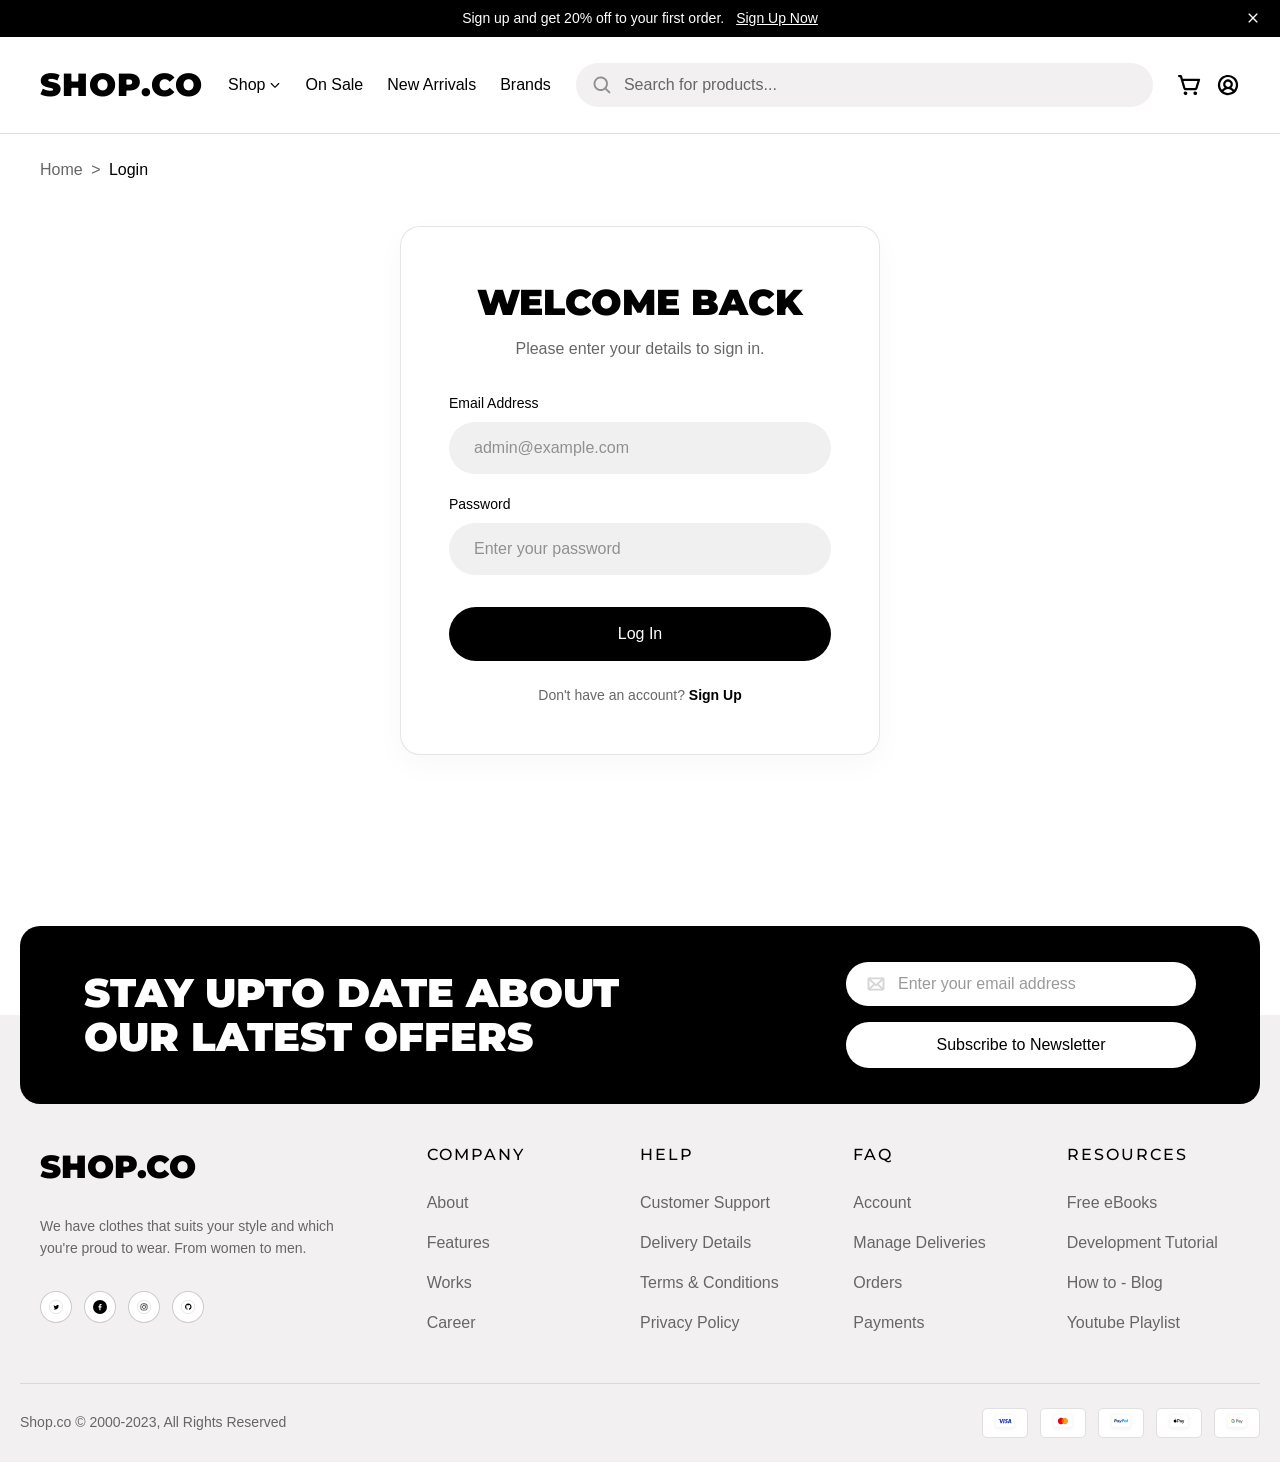
==== commit ffe8bb60: "Review Corrected code" ====
--- a/cart.html
+++ b/cart.html
@@ -9,43 +9,43 @@
 <body>
     
     <header class="header">
-    <div class="top-banner">
-        <div class="top-banner__content">
-            <p class="top-banner__text">Sign up and get 20% off to your first order. <a href="#" class="top-banner__link">Sign Up Now</a></p>
-        </div>
-        <button class="top-banner__close" aria-label="Close banner">
-            <img src="images/cross.svg" alt="Close" class="top-banner__icon">
-        </button>
-    </div>
-
-    <div class="header__navbar">
-        <button class="header__hamburger" id="hamburger-btn" aria-label="Open navigation menu">
-            <img src="images/Hamurger.svg" alt="Menu">
-        </button>
-
-        <a href="index.html" class="header__logo">SHOP.CO</a>
-
-        <nav class="header__nav" id="header-nav">
-            <a href="#" class="header__nav-link">Shop <img src="images/dropdown-image.svg" alt="Dropdown" class="header__nav-icon"></a>
-            <a href="#" class="header__nav-link">On Sale</a>
-            <a href="#" class="header__nav-link">New Arrivals</a>
-            <a href="#" class="header__nav-link">Brands</a>
-        </nav>
-
-        <div class="search-bar">
-            <img src="images/search.svg" alt="Search" class="search-bar__icon">
-            <input type="text" class="search-bar__input" placeholder="Search for products...">
-        </div>
-
-        <div class="header__actions">
-            <button class="header__action-btn header__action-btn--search-mobile" aria-label="Search">
-                <img src="images/search.svg" alt="Search">
+        <div class="top-banner">
+            <div class="top-banner__content">
+                <p class="top-banner__text">Sign up and get 20% off to your first order. <a href="#" class="top-banner__link">Sign Up Now</a></p>
+            </div>
+            <button class="top-banner__close" aria-label="Close banner">
+                <img src="images/cross.svg" alt="Close" class="top-banner__icon">
             </button>
-            <a href="cart.html" class="header__action-btn" aria-label="Cart"><img src="images/cart.svg" alt="Cart"></a>
-            <a href="login.html" class="header__action-btn" aria-label="Profile"><img src="images/profile.svg" alt="Profile"></a>
-        </div>
-    </div>
-</header>
+        </div>
+
+        <div class="header__navbar">
+            <button class="header__hamburger" id="hamburger-btn" aria-label="Open navigation menu">
+                <img src="images/Hamurger.svg" alt="Menu">
+            </button>
+
+            <a href="index.html" class="header__logo">SHOP.CO</a>
+
+            <nav class="header__nav" id="header-nav">
+                <a href="#" class="header__nav-link">Shop <img src="images/dropdown-image.svg" alt="Dropdown" class="header__nav-icon"></a>
+                <a href="#" class="header__nav-link">On Sale</a>
+                <a href="#" class="header__nav-link">New Arrivals</a>
+                <a href="#" class="header__nav-link">Brands</a>
+            </nav>
+
+            <div class="search-bar">
+                <img src="images/search.svg" alt="Search" class="search-bar__icon">
+                <input type="text" class="search-bar__input" placeholder="Search for products...">
+            </div>
+
+            <div class="header__actions">
+                <button class="header__action-btn header__action-btn--search-mobile" aria-label="Search">
+                    <img src="images/search.svg" alt="Search">
+                </button>
+                <a href="cart.html" class="header__action-btn" aria-label="Cart"><img src="images/cart.svg" alt="Cart"></a>
+                <a href="login.html" class="header__action-btn" aria-label="Profile"><img src="images/profile.svg" alt="Profile"></a>
+            </div>
+        </div>
+    </header>
 
     <main class="main-content">
         <nav class="breadcrumb" aria-label="Breadcrumb">
@@ -139,7 +139,7 @@
 
                         </div>
 
-                        <div class="cart__empty-state" id="cart-empty-state" style="display: none;">
+                        <div class="cart__empty-state" id="cart-empty-state">
                             <p>Your cart is currently empty.</p>
                             <a href="index.html" class="cart__continue-btn">Continue Shopping</a>
                         </div>
--- a/css/main.css
+++ b/css/main.css
@@ -239,6 +239,30 @@
 }
 .header__action-btn--search-mobile {
   display: none;
+}
+
+.cart-has-badge {
+  position: relative;
+}
+
+.header__cart-badge {
+  position: absolute;
+  top: -0.3125rem;
+  right: -0.625rem;
+  background-color: #000000;
+  color: #FFFFFF;
+  border-radius: 50%;
+  width: 1.125rem;
+  height: 1.125rem;
+  display: flex;
+  justify-content: center;
+  align-items: center;
+  font-size: 0.625rem;
+  font-weight: 700;
+}
+
+.is-hidden {
+  display: none !important;
 }
 
 @media (max-width: 1024px) {
@@ -323,7 +347,7 @@
   }
 }
 .footer {
-  background-color: #F0F0F0;
+  background-color: #f2f0f1;
   margin-top: 8.75rem;
   padding: 0 1.25rem;
   position: relative;
@@ -335,7 +359,7 @@
 }
 .footer .newsletter {
   background-color: #000000;
-  border-radius: 1.25rem;
+  border-radius: 20px;
   padding: 2.25rem 4rem;
   display: flex;
   justify-content: space-between;
@@ -344,7 +368,7 @@
   margin-bottom: -4.375rem;
 }
 .footer .newsletter__title {
-  color: #FFFFFF;
+  color: #ffffff;
   font-size: 2.5rem;
   font-weight: 900;
   text-transform: uppercase;
@@ -360,8 +384,8 @@
   max-width: 21.875rem;
 }
 .footer .newsletter__input-group {
-  background-color: #FFFFFF;
-  border-radius: 3.875rem;
+  background-color: #ffffff;
+  border-radius: 62px;
   display: flex;
   align-items: center;
   padding: 0.75rem 1.25rem;
@@ -386,10 +410,10 @@
   color: rgba(0, 0, 0, 0.4);
 }
 .footer .newsletter__btn {
-  background-color: #FFFFFF;
+  background-color: #ffffff;
   color: #000000;
   border: none;
-  border-radius: 3.875rem;
+  border-radius: 62px;
   padding: 0.875rem 1.25rem;
   font-size: 1rem;
   font-weight: 500;
@@ -397,7 +421,7 @@
   transition: background-color 0.2s;
 }
 .footer .newsletter__btn:hover {
-  background-color: #E0E0E0;
+  background-color: #e0e0e0;
 }
 .footer__main {
   display: grid;
@@ -421,7 +445,7 @@
 }
 .footer__desc {
   font-size: 0.875rem;
-  color: rgba(0, 0, 0, 0.6);
+  color: #666666;
   line-height: 1.375rem;
   margin-bottom: 2rem;
 }
@@ -432,7 +456,7 @@
 .footer .social-links__item {
   width: 2rem;
   height: 2rem;
-  background-color: #FFFFFF;
+  background-color: #ffffff;
   border: 1px solid rgba(0, 0, 0, 0.2);
   border-radius: 50%;
   display: flex;
@@ -468,7 +492,7 @@
 }
 .footer__list li a {
   text-decoration: none;
-  color: rgba(0, 0, 0, 0.6);
+  color: #666666;
   font-size: 1rem;
   transition: color 0.2s;
 }
@@ -484,7 +508,7 @@
 }
 .footer__copyright {
   font-size: 0.875rem;
-  color: rgba(0, 0, 0, 0.6);
+  color: #666666;
   margin: 0;
 }
 .footer .payment-methods {
@@ -494,8 +518,8 @@
 .footer .payment-methods__icon {
   width: 2.875rem;
   height: 1.875rem;
-  background-color: #FFFFFF;
-  border: 1px solid #D6D6D6;
+  background-color: #ffffff;
+  border: 1px solid #e0e0e0;
   border-radius: 0.3125rem;
   padding: 0.25rem 0.375rem;
   box-sizing: border-box;
@@ -517,7 +541,7 @@
     padding: 2rem 1.5rem;
     gap: 1.5rem;
     text-align: left;
-    border-radius: 1.25rem;
+    border-radius: 20px;
     transform: translateY(-50%);
     margin-bottom: -7.5rem;
   }
@@ -656,11 +680,8 @@
 }
 .product-card__stars {
   display: flex;
-  gap: 0.25rem;
-}
-.product-card__stars img {
-  width: 1rem;
-  height: 1rem;
+  gap: 0.125rem;
+  font-size: 1.125rem;
 }
 .product-card__score {
   font-size: 0.875rem;
@@ -689,6 +710,30 @@
   font-weight: 500;
   padding: 0.375rem 0.875rem;
   border-radius: 62px;
+}
+
+.star--full {
+  color: #FFC633 !important;
+}
+
+.star--empty {
+  color: #e0e0e0 !important;
+}
+
+.star--half {
+  position: relative;
+  display: inline-block;
+}
+.star--half .star__bg {
+  color: #e0e0e0 !important;
+}
+.star--half .star__fill {
+  color: #FFC633 !important;
+  position: absolute;
+  left: 0;
+  top: 0;
+  width: 50%;
+  overflow: hidden;
 }
 
 .cart-item {
@@ -1432,20 +1477,24 @@
     height: 2.875rem;
   }
   .product-grid {
-    display: grid !important;
-    grid-template-columns: repeat(2, 1fr) !important;
+    display: flex !important;
+    grid-template-columns: unset !important;
     width: 100% !important;
-    gap: 1rem 0.75rem !important;
+    gap: 1rem !important;
     margin: 0 !important;
     padding: 0 1rem !important;
-    overflow: visible !important;
+    overflow-x: auto !important;
+    scroll-snap-type: x mandatory;
     box-sizing: border-box !important;
-  }
-  .product-grid > *:nth-child(n+3) {
-    display: none !important;
+    -webkit-overflow-scrolling: touch;
+    scrollbar-width: none;
+  }
+  .product-grid::-webkit-scrollbar {
+    display: none;
   }
   .product-grid > * {
-    width: 100% !important;
+    flex: 0 0 calc(50% - 8px) !important;
+    width: calc(50% - 8px) !important;
     background: transparent !important;
     background-color: transparent !important;
     padding: 0 !important;
@@ -1453,6 +1502,7 @@
     box-shadow: none !important;
     display: flex !important;
     flex-direction: column !important;
+    scroll-snap-align: start;
   }
   .product-grid > * > div:first-child, .product-grid > * .image-wrapper, .product-grid > * .product-image {
     background: transparent !important;
@@ -1637,6 +1687,7 @@
   display: flex;
   flex-direction: column;
   gap: 1rem;
+  min-width: 0;
 }
 .product__title {
   font-size: 2.5rem;
@@ -1644,6 +1695,8 @@
   text-transform: uppercase;
   line-height: 1.1;
   margin-bottom: -0.25rem;
+  color: #000000;
+  word-break: break-word;
 }
 .product__rating {
   display: flex;
@@ -1655,6 +1708,8 @@
   color: #666666;
 }
 .product__stars {
+  display: flex;
+  gap: 0.125rem;
   color: #FFC633;
   letter-spacing: 0.125rem;
   font-size: 1.25rem;
@@ -1667,10 +1722,25 @@
 .product__price {
   font-size: 2rem;
   font-weight: 700;
+  color: #000000;
 }
 .product__price--old {
   color: #666666;
   text-decoration: line-through;
+}
+.product__old-price {
+  display: inline-block;
+  text-decoration: line-through;
+  color: rgba(0, 0, 0, 0.3);
+}
+.product__discount {
+  display: inline-block;
+  background-color: rgba(255, 51, 51, 0.1019607843);
+  color: #ff3333;
+  padding: 0.375rem 0.875rem;
+  border-radius: 3.875rem;
+  font-size: 0.875rem;
+  font-weight: 500;
 }
 .product__badge {
   background-color: rgba(255, 51, 51, 0.1019607843);
@@ -1710,6 +1780,15 @@
   color: #ffffff;
   font-size: 0.875rem;
 }
+.product__color-btn--olive {
+  background-color: #4B453D;
+}
+.product__color-btn--slate {
+  background-color: #2F4F4F;
+}
+.product__color-btn--blue {
+  background-color: #313152;
+}
 .product__size-list {
   display: flex;
   gap: 0.75rem;
@@ -1819,6 +1898,7 @@
   font-size: 1.5rem;
   font-weight: 700;
   text-transform: none;
+  color: #000000;
 }
 .reviews__count {
   font-size: 1rem;
@@ -1866,6 +1946,7 @@
   padding-right: 0.5rem;
   border: none;
   outline: none;
+  color: #000000;
 }
 .reviews__grid {
   display: grid;
@@ -1926,6 +2007,7 @@
   font-size: 1.25rem;
   font-weight: 700;
   text-transform: none;
+  color: #000000;
 }
 .review-card__verified-icon {
   width: 1.1875rem;
@@ -1955,6 +2037,7 @@
   font-weight: 900;
   text-transform: uppercase;
   margin-bottom: 3rem;
+  color: #000000;
 }
 
 .product-grid {
@@ -1967,6 +2050,10 @@
   display: flex;
   flex-direction: column;
   gap: 0.625rem;
+}
+.product-card__stars {
+  color: #FFC633;
+  letter-spacing: 0.125rem;
 }
 .product-card__price-container {
   display: flex;
@@ -1986,12 +2073,69 @@
   text-decoration: line-through;
 }
 .product-card__discount {
-  background-color: rgba(255, 51, 51, 0.1);
-  color: #FF3333;
+  background-color: rgba(255, 51, 51, 0.1019607843);
+  color: #ff3333;
   font-size: 0.75rem;
   font-weight: 500;
   padding: 0.375rem 0.75rem;
-  border-radius: 3.875rem;
+  border-radius: 62px;
+}
+
+.star--full {
+  color: #FFC633 !important;
+}
+.star--empty {
+  color: #e0e0e0 !important;
+}
+.star--half {
+  position: relative;
+  display: inline-block;
+}
+.star--half .star__bg {
+  color: #e0e0e0 !important;
+}
+.star--half .star__fill {
+  color: #FFC633 !important;
+  position: absolute;
+  left: 0;
+  top: 0;
+  width: 50%;
+  overflow: hidden;
+}
+
+.not-found {
+  text-align: center;
+  padding: 6.25rem 1.25rem;
+  width: 100%;
+}
+.not-found__title {
+  font-size: 2rem;
+  margin-bottom: 1.25rem;
+  font-weight: 900;
+  color: #000000;
+}
+.not-found__message {
+  color: #666666;
+  margin-bottom: 1.875rem;
+}
+.not-found__btn {
+  display: inline-block;
+  width: 12.5rem;
+  text-decoration: none;
+  text-align: center;
+  padding: 1rem;
+  border-radius: 62px;
+  background-color: #000000;
+  color: #ffffff;
+  font-weight: 500;
+  transition: transform 0.2s ease;
+}
+.not-found__btn:hover {
+  transform: scale(0.98);
+}
+
+.is-hidden {
+  display: none !important;
 }
 
 @media (max-width: 1024px) {
@@ -2136,7 +2280,7 @@
   display: none;
 }
 .cart__items-wrapper {
-  border: 1px solid rgba(0, 0, 0, 0.1);
+  border: 1px solid #e0e0e0;
   border-radius: 20px;
   padding: 1.5rem;
   display: flex;
@@ -2147,20 +2291,20 @@
 }
 .cart__divider {
   border: none;
-  border-top: 1px solid rgba(0, 0, 0, 0.1);
+  border-top: 1px solid #e0e0e0;
   margin: 0;
 }
 .cart__empty-state {
+  display: none;
   text-align: center;
   padding: 3.75rem 1.25rem;
   font-size: 1.5rem;
   color: #666666;
-  display: flex;
   flex-direction: column;
   gap: 1.5rem;
   align-items: center;
-  background-color: #FAFAFA;
-  border: 1px solid rgba(0, 0, 0, 0.1);
+  background-color: #f2f0f1;
+  border: 1px solid #e0e0e0;
   border-radius: 20px;
   width: 100%;
   max-width: 37.5rem;
@@ -2251,7 +2395,7 @@
 }
 
 .order-summary {
-  border: 1px solid rgba(0, 0, 0, 0.1);
+  border: 1px solid #e0e0e0;
   border-radius: 20px;
   padding: 1.5rem;
   display: flex;
@@ -2282,11 +2426,11 @@
   font-weight: 700;
 }
 .order-summary__value--danger {
-  color: #FF3333;
+  color: #ff3333;
 }
 .order-summary__divider {
   border: none;
-  border-top: 1px solid rgba(0, 0, 0, 0.1);
+  border-top: 1px solid #e0e0e0;
   margin: -0.25rem 0;
 }
 
@@ -2332,6 +2476,16 @@
   white-space: nowrap;
 }
 
+.promo-msg {
+  font-size: 0.875rem;
+}
+.promo-msg--success {
+  color: #01AB31;
+}
+.promo-msg--error {
+  color: #ff3333;
+}
+
 .checkout-btn {
   background-color: #000000;
   color: #ffffff;
@@ -2346,6 +2500,83 @@
   justify-content: center;
   align-items: center;
   gap: 0.75rem;
+}
+
+.quantity {
+  display: flex;
+  align-items: center;
+  background-color: #f2f0f1;
+  border-radius: 3.875rem;
+  padding: 0.5rem 1rem;
+}
+.quantity__btn {
+  background: transparent;
+  border: none;
+  font-size: 1.125rem;
+  cursor: pointer;
+}
+.quantity__input {
+  background: transparent;
+  border: none;
+  width: 1.875rem;
+  text-align: center;
+  font-weight: 500;
+  outline: none;
+}
+
+.modal {
+  position: fixed;
+  top: 0;
+  left: 0;
+  width: 100%;
+  height: 100%;
+  background-color: rgba(0, 0, 0, 0.6);
+  display: flex;
+  justify-content: center;
+  align-items: center;
+  z-index: 9999;
+}
+.modal__content {
+  background-color: #ffffff;
+  padding: 2.5rem;
+  border-radius: 20px;
+  text-align: center;
+  max-width: 25rem;
+  width: 90%;
+  box-shadow: 0 0.625rem 1.875rem rgba(0, 0, 0, 0.2);
+}
+.modal__icon {
+  background-color: #01AB31;
+  color: #ffffff;
+  width: 4rem;
+  height: 4rem;
+  border-radius: 50%;
+  display: flex;
+  align-items: center;
+  justify-content: center;
+  font-size: 2rem;
+  font-weight: bold;
+  margin: 0 auto 1.5rem auto;
+}
+.modal__title {
+  font-size: 2rem;
+  font-weight: 900;
+  margin-bottom: 1rem;
+}
+.modal__description {
+  color: #666666;
+  margin-bottom: 2rem;
+}
+.modal__btn {
+  background-color: #000000;
+  color: #ffffff;
+  width: 100%;
+  padding: 1rem;
+  border-radius: 62px;
+  font-weight: 500;
+  font-size: 1rem;
+  border: none;
+  cursor: pointer;
 }
 
 @media (max-width: 1024px) {
@@ -2490,4 +2721,11 @@
 }
 .auth-form__submit:hover {
   opacity: 0.9;
+}
+
+.auth-error-msg {
+  color: #FF3333;
+  font-size: 0.875rem;
+  margin-bottom: 1rem;
+  text-align: center;
 }/*# sourceMappingURL=main.css.map */
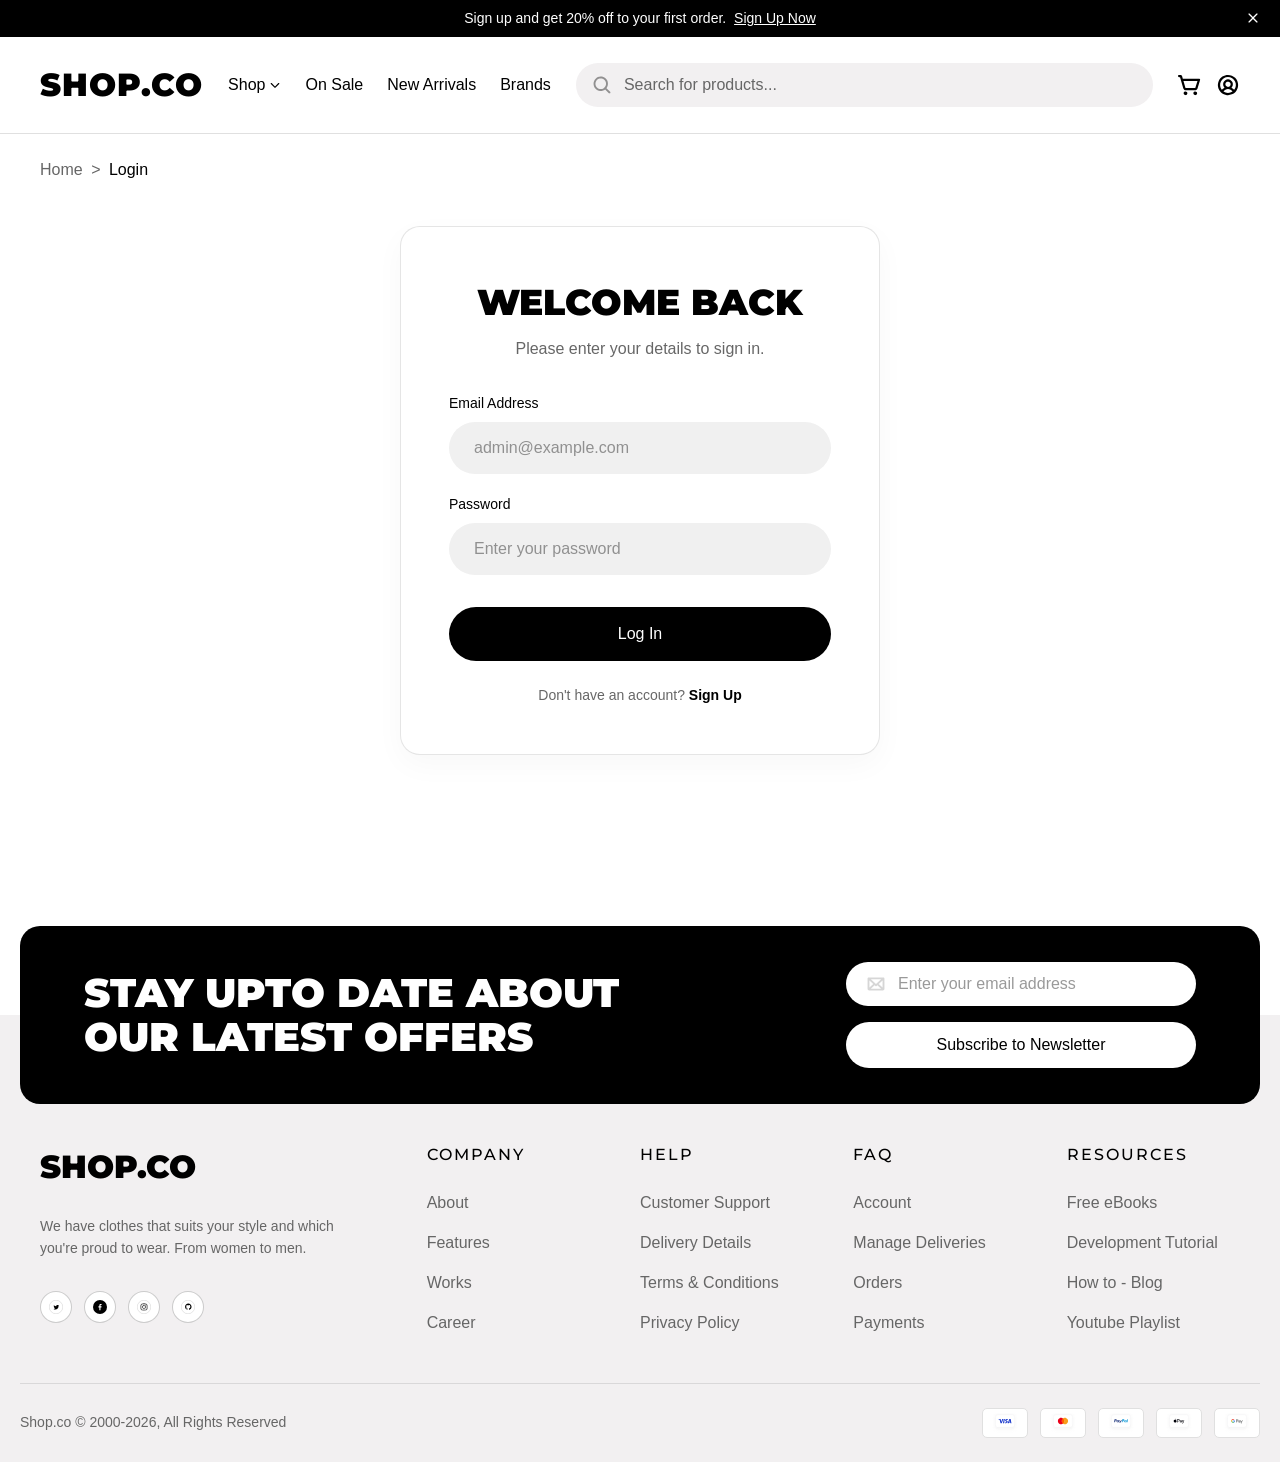
==== commit 811bab97: "new update" ====
--- a/cart.html
+++ b/cart.html
@@ -20,7 +20,7 @@
 
         <div class="header__navbar">
             <button class="header__hamburger" id="hamburger-btn" aria-label="Open navigation menu">
-                <img src="images/Hamurger.svg" alt="Menu">
+                <img src="images/Hamurger.svg" alt="Menu" class="header__hamburger-icon">
             </button>
 
             <a href="index.html" class="header__logo">SHOP.CO</a>
@@ -39,10 +39,10 @@
 
             <div class="header__actions">
                 <button class="header__action-btn header__action-btn--search-mobile" aria-label="Search">
-                    <img src="images/search.svg" alt="Search">
+                    <img src="images/search.svg" alt="Search" class="header__action-search-icon">
                 </button>
-                <a href="cart.html" class="header__action-btn" aria-label="Cart"><img src="images/cart.svg" alt="Cart"></a>
-                <a href="login.html" class="header__action-btn" aria-label="Profile"><img src="images/profile.svg" alt="Profile"></a>
+                <a href="cart.html" class="header__action-btn" aria-label="Cart"><img src="images/cart.svg" alt="Cart" class="header__action-cart-icon"></a>
+                <a href="login.html" class="header__action-btn" aria-label="Profile"><img src="images/profile.svg" alt="Profile" class="header__action-profile-icon"></a>
             </div>
         </div>
     </header>
@@ -140,7 +140,7 @@
                         </div>
 
                         <div class="cart__empty-state" id="cart-empty-state">
-                            <p>Your cart is currently empty.</p>
+                            <p class="cart__empty-text">Your cart is currently empty.</p>
                             <a href="index.html" class="cart__continue-btn">Continue Shopping</a>
                         </div>
                     </div>
@@ -154,7 +154,7 @@
                         </div>
                         
                         <div class="order-summary__row">
-                            <span class="order-summary__label">Discount <span id="summary-discount-percent">(-20%)</span></span>
+                            <span class="order-summary__label">Discount <span class="order-summary__discount-percent" id="summary-discount-percent">(-20%)</span></span>
                             <span class="order-summary__value order-summary__value--danger" id="summary-discount">-$113</span>
                         </div>
                         
@@ -207,10 +207,10 @@
                 <h3 class="footer__logo">SHOP.CO</h3>
                 <p class="footer__desc">We have clothes that suits your style and which you're proud to wear. From women to men.</p>
                 <div class="social-links">
-                    <a href="#" class="social-links__item"><img src="images/twitter.svg" alt="Twitter"></a>
-                    <a href="#" class="social-links__item"><img src="images/facebook.svg" alt="Facebook"></a>
-                    <a href="#" class="social-links__item"><img src="images/instagram.svg" alt="Instagram"></a>
-                    <a href="#" class="social-links__item"><img src="images/github.svg" alt="Github"></a>
+                    <a href="#" class="social-links__item"><img src="images/twitter.svg" alt="Twitter" class="social-links__icon"></a>
+                    <a href="#" class="social-links__item"><img src="images/facebook.svg" alt="Facebook" class="social-links__icon"></a>
+                    <a href="#" class="social-links__item"><img src="images/instagram.svg" alt="Instagram" class="social-links__icon"></a>
+                    <a href="#" class="social-links__item"><img src="images/github.svg" alt="Github" class="social-links__icon"></a>
                 </div>
             </div>
 
@@ -256,7 +256,7 @@
         </div>
 
         <div class="footer__bottom">
-            <p class="footer__copyright">Shop.co © 2000-2023, All Rights Reserved</p>
+            <p class="footer__copyright">Shop.co © 2000-2026, All Rights Reserved</p>
             <div class="payment-methods">
                 <img src="images/Visa.svg" alt="Visa" class="payment-methods__icon">
                 <img src="images/mastercard.svg" alt="Mastercard" class="payment-methods__icon">
--- a/css/main.css
+++ b/css/main.css
@@ -91,8 +91,7 @@
   font-size: 0.875rem;
   color: #FFFFFF;
 }
-.top-banner__content a,
-.top-banner__content a.top-banner__link {
+.top-banner__content .top-banner__link {
   color: #FFFFFF !important;
   text-decoration: underline !important;
   text-decoration-line: underline !important;
@@ -101,8 +100,7 @@
   font-weight: 500;
   margin-left: 0.25rem;
 }
-.top-banner__content a:hover,
-.top-banner__content a.top-banner__link:hover {
+.top-banner__content .top-banner__link:hover {
   opacity: 0.8;
 }
 .top-banner__link {
@@ -130,6 +128,7 @@
 .top-banner__icon {
   width: 0.875rem;
   height: 0.875rem;
+  display: block;
 }
 
 .header__navbar {
@@ -152,7 +151,7 @@
   width: 1.5rem;
   height: 1.5rem;
 }
-.header__hamburger img {
+.header__hamburger .header__hamburger-icon {
   width: 100%;
   height: 100%;
   display: block;
@@ -232,7 +231,9 @@
   justify-content: center;
   text-decoration: none;
 }
-.header__action-btn img {
+.header__action-btn .header__action-search-icon,
+.header__action-btn .header__action-cart-icon,
+.header__action-btn .header__action-profile-icon {
   width: 100%;
   height: 100%;
   display: block;
@@ -285,8 +286,7 @@
   .top-banner__content {
     font-size: 0.75rem;
   }
-  .top-banner__content a,
-  .top-banner__content a.top-banner__link {
+  .top-banner__content .top-banner__link {
     color: #FFFFFF !important;
     text-decoration: underline !important;
     text-decoration-line: underline !important;
@@ -463,15 +463,16 @@
   justify-content: center;
   align-items: center;
   transition: all 0.2s;
-}
-.footer .social-links__item img {
+  text-decoration: none;
+}
+.footer .social-links__item .social-links__icon {
   width: 0.875rem;
   height: 0.875rem;
 }
 .footer .social-links__item:hover {
   background-color: #000000;
 }
-.footer .social-links__item:hover img {
+.footer .social-links__item:hover .social-links__icon {
   filter: invert(1);
 }
 .footer__heading {
@@ -490,13 +491,14 @@
   flex-direction: column;
   gap: 1rem;
 }
-.footer__list li a {
+.footer__list .footer__link {
   text-decoration: none;
   color: #666666;
   font-size: 1rem;
   transition: color 0.2s;
-}
-.footer__list li a:hover {
+  display: inline-block;
+}
+.footer__list .footer__link:hover {
   color: #000000;
 }
 .footer__bottom {
@@ -586,9 +588,6 @@
     flex-direction: column;
     gap: 1rem;
   }
-  .footer__list li {
-    margin-bottom: 0;
-  }
   .footer__bottom {
     flex-direction: column;
     gap: 1rem;
@@ -901,7 +900,7 @@
   font-size: 0.875rem;
   line-height: 1.2;
 }
-.top-banner p {
+.top-banner .Topbanner-p {
   margin: 0;
   display: flex;
   align-items: center;
@@ -909,15 +908,15 @@
   justify-content: center;
   gap: 0.5rem;
 }
-.top-banner .signup-link {
+.top-banner .top-banner__link {
   color: #FFFFFF;
   text-decoration: underline;
   font-weight: 500;
 }
-.top-banner .signup-link:hover {
+.top-banner .top-banner__link:hover {
   color: #CCCCCC;
 }
-.top-banner .close-btn {
+.top-banner .top-banner__close {
   position: absolute;
   right: 1.25rem;
   background: none;
@@ -929,8 +928,11 @@
   display: flex;
   align-items: center;
 }
-.top-banner .close-btn:hover {
+.top-banner .top-banner__close:hover {
   opacity: 0.7;
+}
+.top-banner .top-banner__close .top-banner__icon {
+  display: block;
 }
 
 .home-hero {
@@ -957,7 +959,7 @@
   min-height: 0;
   z-index: 2;
 }
-.home-hero .hero-content-left h1 {
+.home-hero .hero-content-left .hero-main-title {
   font-size: 4rem;
   line-height: 1;
   font-weight: 900;
@@ -966,7 +968,7 @@
   color: #000000;
   max-width: 36.0625rem;
 }
-.home-hero .hero-content-left p {
+.home-hero .hero-content-left .hero-text {
   max-width: 34.0625rem;
   color: rgba(0, 0, 0, 0.6);
   font-size: 1rem;
@@ -986,6 +988,8 @@
   text-decoration: none;
   font-weight: 500;
   transition: transform 0.2s;
+  border: none;
+  cursor: pointer;
 }
 .home-hero .hero-btn:hover {
   transform: scale(0.98);
@@ -1079,7 +1083,7 @@
   flex-wrap: wrap;
   gap: 1.25rem;
 }
-.Brands-Name .Name img {
+.Brands-Name .Name .brand-logo {
   max-height: 2.0625rem;
   width: auto;
   -o-object-fit: contain;
@@ -1120,6 +1124,7 @@
   border-radius: 3.875rem;
   text-decoration: none;
   font-weight: 500;
+  cursor: pointer;
 }
 .new-arrivals-section .button-container .btn-primary:hover,
 .top-selling-section .button-container .btn-primary:hover {
@@ -1275,11 +1280,12 @@
 .testimonials__arrow:hover {
   opacity: 0.6;
 }
-.testimonials__arrow img {
+.testimonials__arrow .testimonials__arrow-icon {
   width: 1.5rem;
   height: 1.5rem;
   -o-object-fit: contain;
      object-fit: contain;
+  display: block;
 }
 .testimonials__carousel {
   max-width: 77.5rem;
@@ -1334,6 +1340,7 @@
 .review-card__verified-icon {
   width: 1.125rem;
   height: 1.125rem;
+  display: block;
 }
 .review-card__text {
   font-size: 0.9375rem;
@@ -1359,12 +1366,12 @@
   .home-hero .hero-content-left {
     padding-top: 0;
   }
-  .home-hero .hero-content-left h1 {
+  .home-hero .hero-content-left .hero-main-title {
     font-size: 2.25rem;
     line-height: 1.1;
     margin-bottom: 1.25rem;
   }
-  .home-hero .hero-content-left p {
+  .home-hero .hero-content-left .hero-text {
     font-size: 0.875rem;
     line-height: 1.25rem;
     margin-bottom: 1.5rem;
@@ -1453,7 +1460,7 @@
     gap: 1.25rem 1.5rem;
     padding: 1.5rem 1rem;
   }
-  .Brands-Name .Name img {
+  .Brands-Name .Name .brand-logo {
     max-height: 1.5rem;
   }
   .new-arrivals-section .header__container,
@@ -1543,7 +1550,7 @@
     width: 100%;
     grid-column: unset;
   }
-  .style-card img {
+  .style-card .style-card__image {
     width: 100%;
     height: 100%;
     -o-object-fit: cover;
@@ -1551,11 +1558,11 @@
     -o-object-position: left center;
        object-position: left center;
   }
-  .style-card--casual img, .style-card--gym img {
+  .style-card--casual .style-card__image, .style-card--gym .style-card__image {
     -o-object-position: left top;
        object-position: left top;
   }
-  .style-card--formal img, .style-card--party img {
+  .style-card--formal .style-card__image, .style-card--party .style-card__image {
     transform: scale(1.4);
     transform-origin: left 15%;
   }
@@ -1611,6 +1618,7 @@
 .breadcrumb__link {
   color: #666666;
   margin: 0 0.25rem;
+  text-decoration: none;
 }
 .breadcrumb__link:first-child {
   margin-left: 0;
@@ -1660,12 +1668,13 @@
 .product__thumbnail-btn--active {
   border-color: #000000;
 }
-.product__thumbnail-btn img {
+.product__thumbnail-btn .product__thumbnail-img {
   width: 100%;
   height: 100%;
   -o-object-fit: contain;
      object-fit: contain;
   mix-blend-mode: multiply;
+  display: block;
 }
 .product__main-image {
   flex: 1;
@@ -1676,12 +1685,13 @@
   align-items: center;
   justify-content: center;
 }
-.product__main-image img {
+.product__main-image .product__main-img {
   width: 100%;
   height: 100%;
   -o-object-fit: contain;
      object-fit: contain;
   mix-blend-mode: multiply;
+  display: block;
 }
 .product__info {
   display: flex;
@@ -1695,6 +1705,7 @@
   text-transform: uppercase;
   line-height: 1.1;
   margin-bottom: -0.25rem;
+  margin-top: 0;
   color: #000000;
   word-break: break-word;
 }
@@ -1755,11 +1766,13 @@
   color: #666666;
   line-height: 1.5rem;
   margin-top: 0.25rem;
+  margin-bottom: 0;
 }
 .product__option-label {
   font-size: 1rem;
   color: #666666;
   margin-bottom: 1rem;
+  margin-top: 0;
 }
 .product__color-list {
   display: flex;
@@ -1899,6 +1912,7 @@
   font-weight: 700;
   text-transform: none;
   color: #000000;
+  margin: 0;
 }
 .reviews__count {
   font-size: 1rem;
@@ -2008,21 +2022,25 @@
   font-weight: 700;
   text-transform: none;
   color: #000000;
+  margin: 0;
 }
 .review-card__verified-icon {
   width: 1.1875rem;
   height: 1.1875rem;
+  display: block;
 }
 .review-card__text {
   font-size: 1rem;
   color: #666666;
   line-height: 1.375rem;
+  margin: 0;
 }
 .review-card__date {
   font-size: 1rem;
   color: #666666;
   font-weight: 500;
   margin-top: auto;
+  margin-bottom: 0;
 }
 
 .related-products {
@@ -2037,6 +2055,7 @@
   font-weight: 900;
   text-transform: uppercase;
   margin-bottom: 3rem;
+  margin-top: 0;
   color: #000000;
 }
 
@@ -2051,9 +2070,36 @@
   flex-direction: column;
   gap: 0.625rem;
 }
+.product-card__image-container {
+  border-radius: 1.25rem;
+  overflow: hidden;
+  background-color: #f2f0f1;
+}
+.product-card__image {
+  width: 100%;
+  height: auto;
+  display: block;
+  -o-object-fit: cover;
+     object-fit: cover;
+}
+.product-card__title {
+  font-size: 1.25rem;
+  font-weight: 700;
+  color: #000000;
+  margin: 0;
+}
+.product-card__rating {
+  display: flex;
+  align-items: center;
+  gap: 0.75rem;
+}
 .product-card__stars {
   color: #FFC633;
   letter-spacing: 0.125rem;
+}
+.product-card__rating-text {
+  color: #666666;
+  font-size: 0.875rem;
 }
 .product-card__price-container {
   display: flex;
@@ -2111,12 +2157,14 @@
 .not-found__title {
   font-size: 2rem;
   margin-bottom: 1.25rem;
+  margin-top: 0;
   font-weight: 900;
   color: #000000;
 }
 .not-found__message {
   color: #666666;
   margin-bottom: 1.875rem;
+  margin-top: 0;
 }
 .not-found__btn {
   display: inline-block;
@@ -2310,7 +2358,7 @@
   max-width: 37.5rem;
   box-sizing: border-box;
 }
-.cart__empty-state p {
+.cart__empty-text {
   margin: 0;
   font-weight: 500;
 }
@@ -2350,6 +2398,7 @@
   -o-object-fit: contain;
      object-fit: contain;
   mix-blend-mode: multiply;
+  display: block;
 }
 .cart-item__info {
   flex: 1;
@@ -2373,6 +2422,17 @@
   border: none;
   cursor: pointer;
   padding: 0.25rem;
+  display: flex;
+  align-items: center;
+  justify-content: center;
+}
+.cart-item__delete-btn:hover {
+  opacity: 0.7;
+}
+.cart-item__delete-icon {
+  width: 1.5rem;
+  height: 1.5rem;
+  display: block;
 }
 .cart-item__meta {
   font-size: 0.875rem;
@@ -2406,6 +2466,8 @@
 .order-summary__title {
   font-size: 1.5rem;
   font-weight: 700;
+  margin: 0;
+  color: #000000;
 }
 .order-summary__row {
   display: flex;
@@ -2420,6 +2482,12 @@
 }
 .order-summary__row--total .order-summary__value {
   font-size: 1.5rem;
+}
+.order-summary__label {
+  color: #666666;
+}
+.order-summary__discount-percent {
+  color: #ff3333;
 }
 .order-summary__value {
   color: #000000;
@@ -2451,6 +2519,7 @@
   width: 1.25rem;
   height: 1.25rem;
   opacity: 0.4;
+  display: block;
 }
 .promo-code__input {
   width: 100%;
@@ -2474,10 +2543,15 @@
   border: none;
   cursor: pointer;
   white-space: nowrap;
+  transition: opacity 0.2s;
+}
+.promo-code__btn:hover {
+  opacity: 0.9;
 }
 
 .promo-msg {
   font-size: 0.875rem;
+  text-align: center;
 }
 .promo-msg--success {
   color: #01AB31;
@@ -2500,6 +2574,20 @@
   justify-content: center;
   align-items: center;
   gap: 0.75rem;
+  transition: opacity 0.2s;
+}
+.checkout-btn:hover {
+  opacity: 0.9;
+}
+.checkout-btn__icon {
+  width: 1.5rem;
+  height: 1.5rem;
+  filter: invert(1);
+  display: block;
+}
+.checkout-btn:disabled {
+  opacity: 0.5;
+  cursor: not-allowed;
 }
 
 .quantity {
@@ -2507,6 +2595,10 @@
   align-items: center;
   background-color: #f2f0f1;
   border-radius: 3.875rem;
+  padding: 0.5rem 1rem;
+  gap: 1rem;
+}
+.quantity--small {
   padding: 0.5rem 1rem;
 }
 .quantity__btn {
@@ -2514,6 +2606,13 @@
   border: none;
   font-size: 1.125rem;
   cursor: pointer;
+  color: #000000;
+  display: flex;
+  align-items: center;
+  justify-content: center;
+}
+.quantity__btn:hover {
+  opacity: 0.7;
 }
 .quantity__input {
   background: transparent;
@@ -2522,6 +2621,12 @@
   text-align: center;
   font-weight: 500;
   outline: none;
+  color: #000000;
+  -moz-appearance: textfield;
+}
+.quantity__input::-webkit-outer-spin-button, .quantity__input::-webkit-inner-spin-button {
+  -webkit-appearance: none;
+  margin: 0;
 }
 
 .modal {
@@ -2578,6 +2683,9 @@
   border: none;
   cursor: pointer;
 }
+.modal__btn:hover {
+  opacity: 0.9;
+}
 
 @media (max-width: 1024px) {
   .cart__layout {
@@ -2603,6 +2711,8 @@
   }
   .cart__empty-state {
     padding: 2.5rem 1rem;
+  }
+  .cart__empty-text {
     font-size: 1.25rem;
   }
   .cart-item {
@@ -2625,6 +2735,12 @@
     width: 100%;
     padding: 1.25rem;
     margin-bottom: 3.75rem;
+  }
+  .order-summary__title {
+    font-size: 1.25rem;
+  }
+  .order-summary__row {
+    font-size: 1rem;
   }
 }
 .auth-section {
@@ -2665,12 +2781,12 @@
   font-size: 0.875rem;
   color: rgba(0, 0, 0, 0.6);
 }
-.auth-card__footer a {
+.auth-card__footer .auth-card__footer-link {
   color: #000000;
   font-weight: 700;
   text-decoration: none;
 }
-.auth-card__footer a:hover {
+.auth-card__footer .auth-card__footer-link:hover {
   text-decoration: underline;
 }
 
